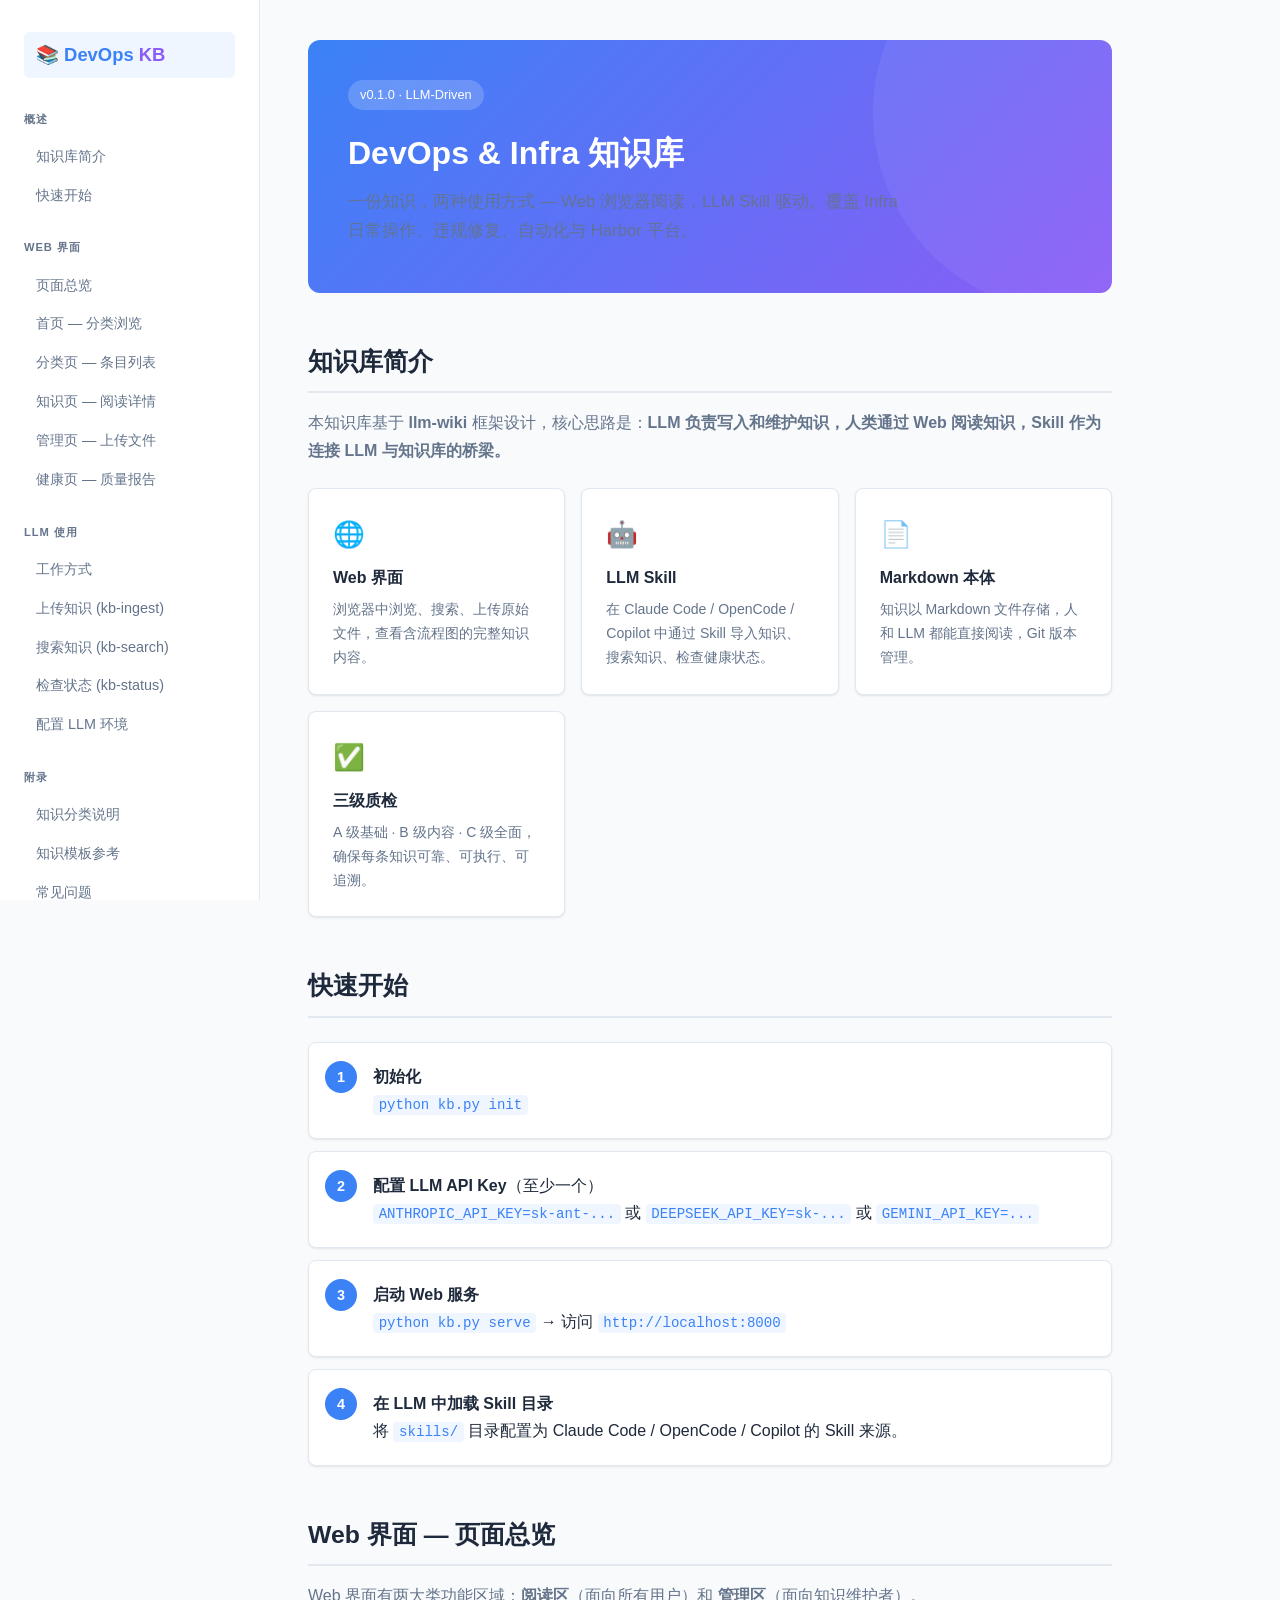
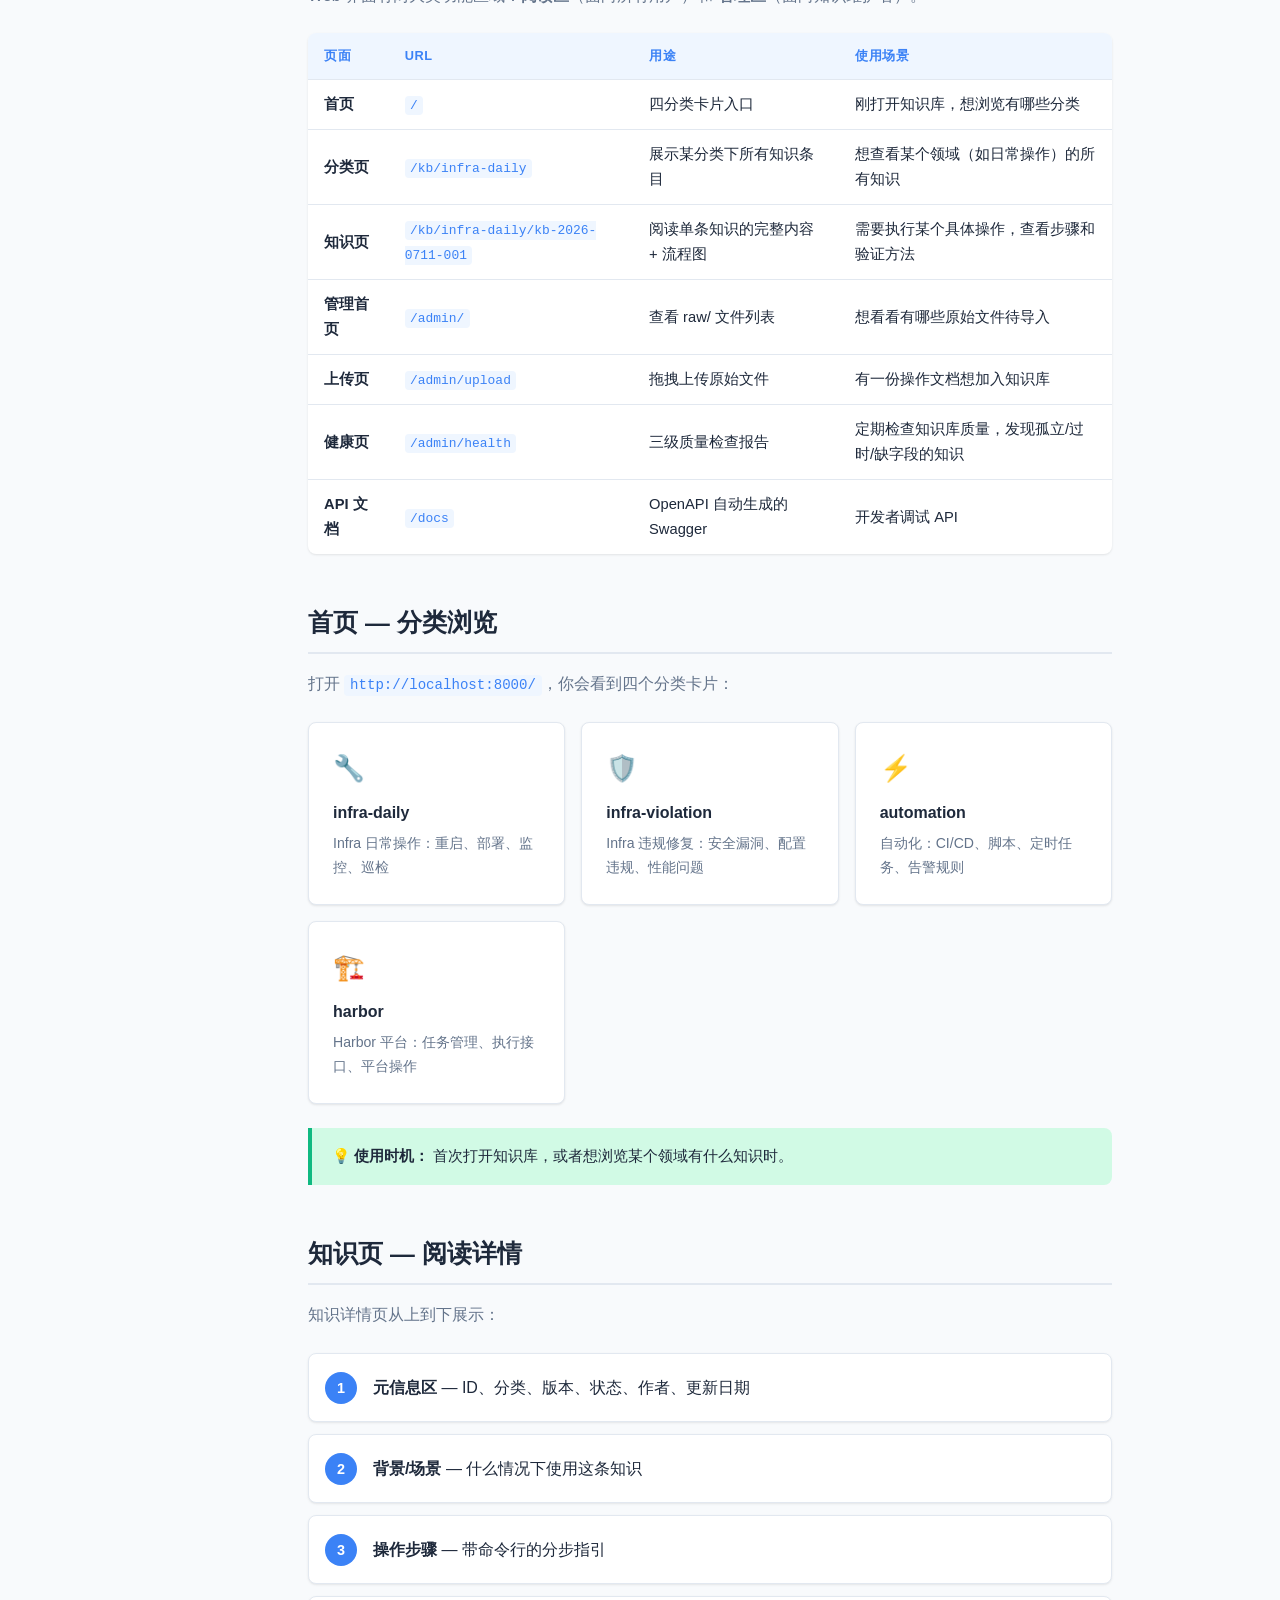
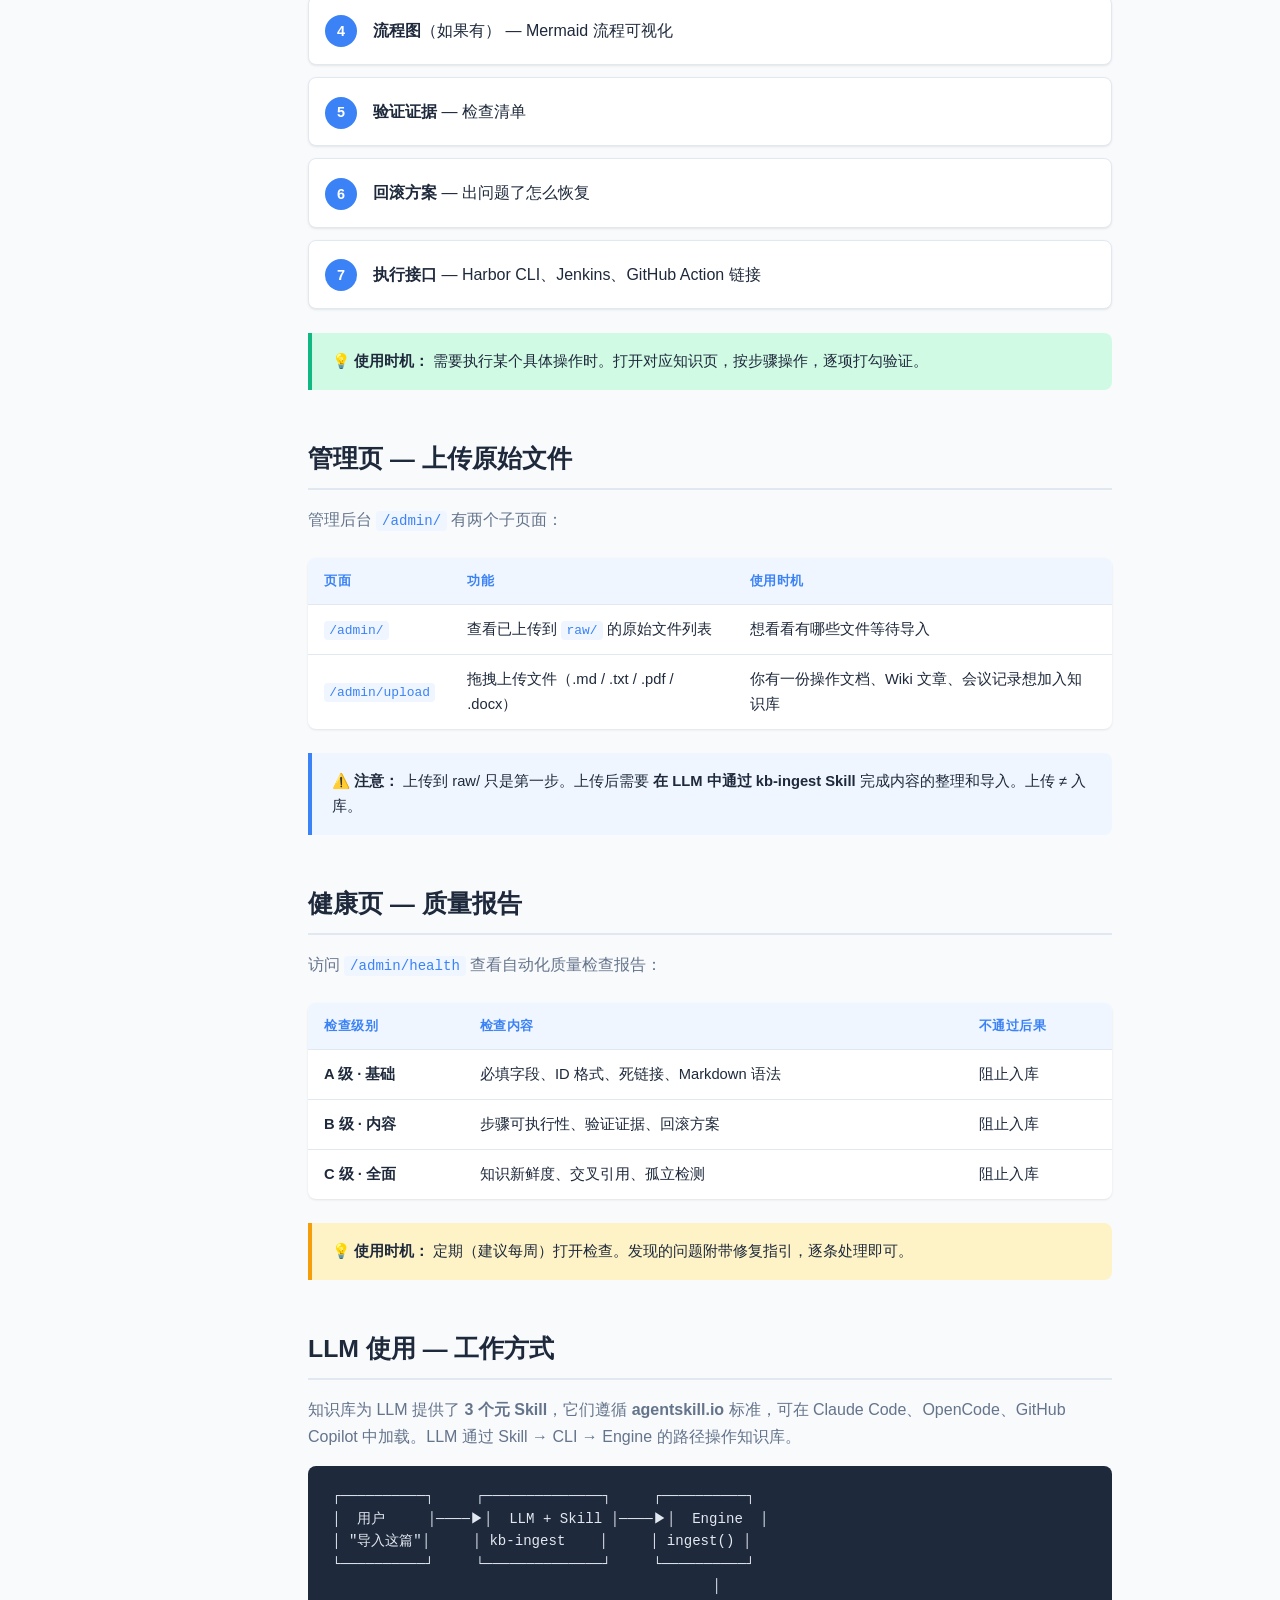
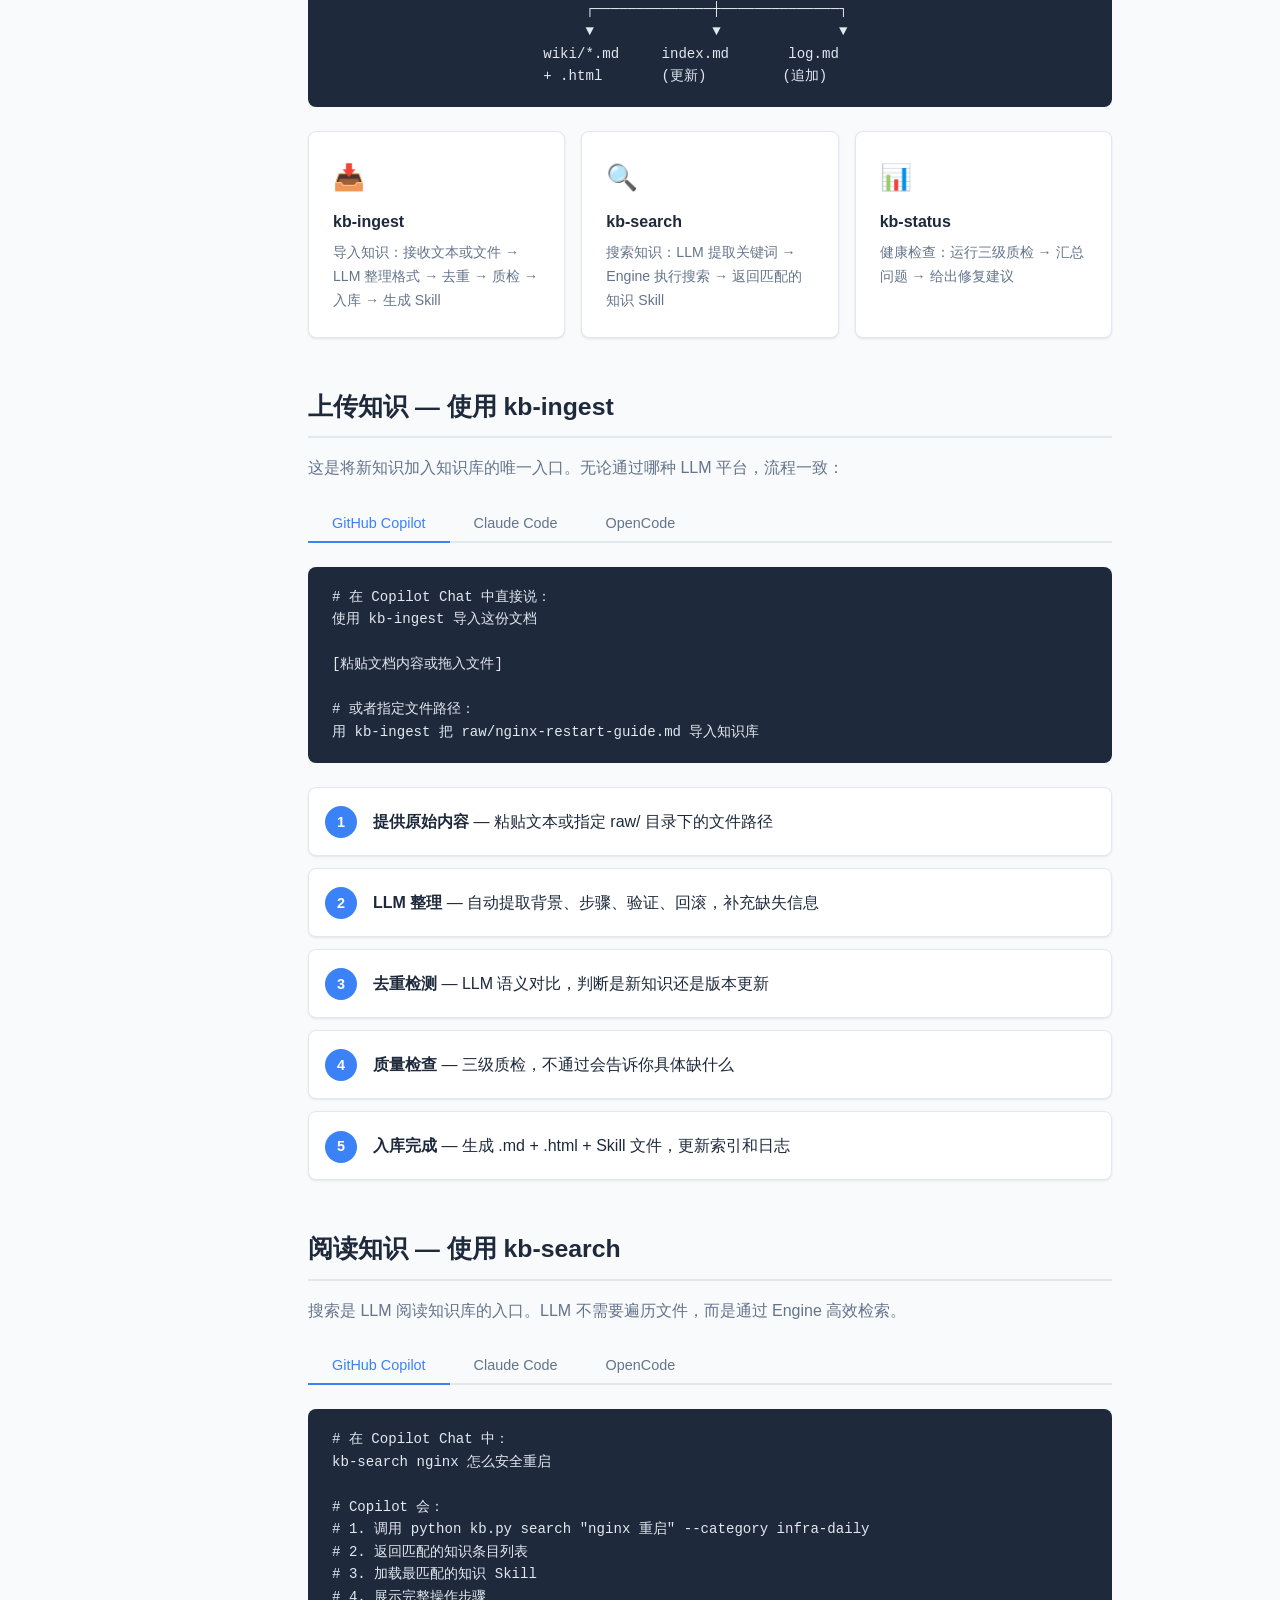
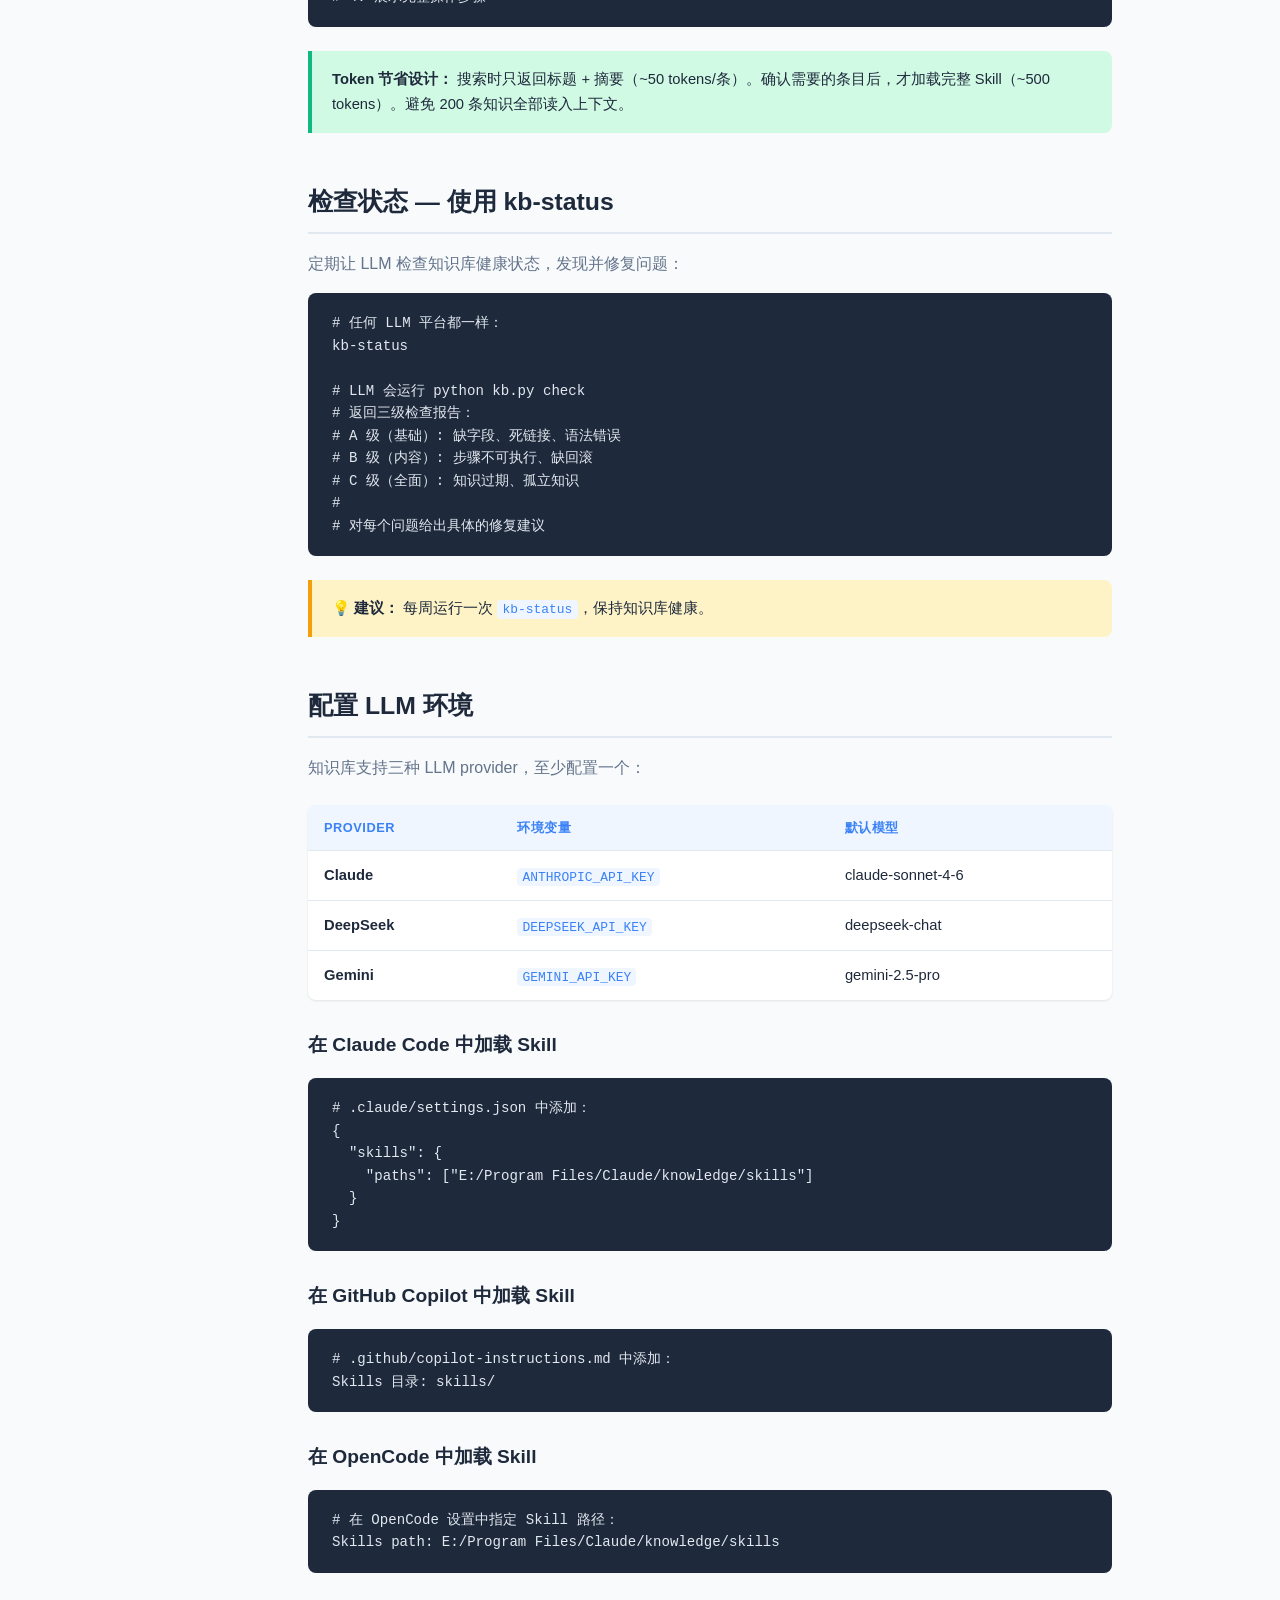
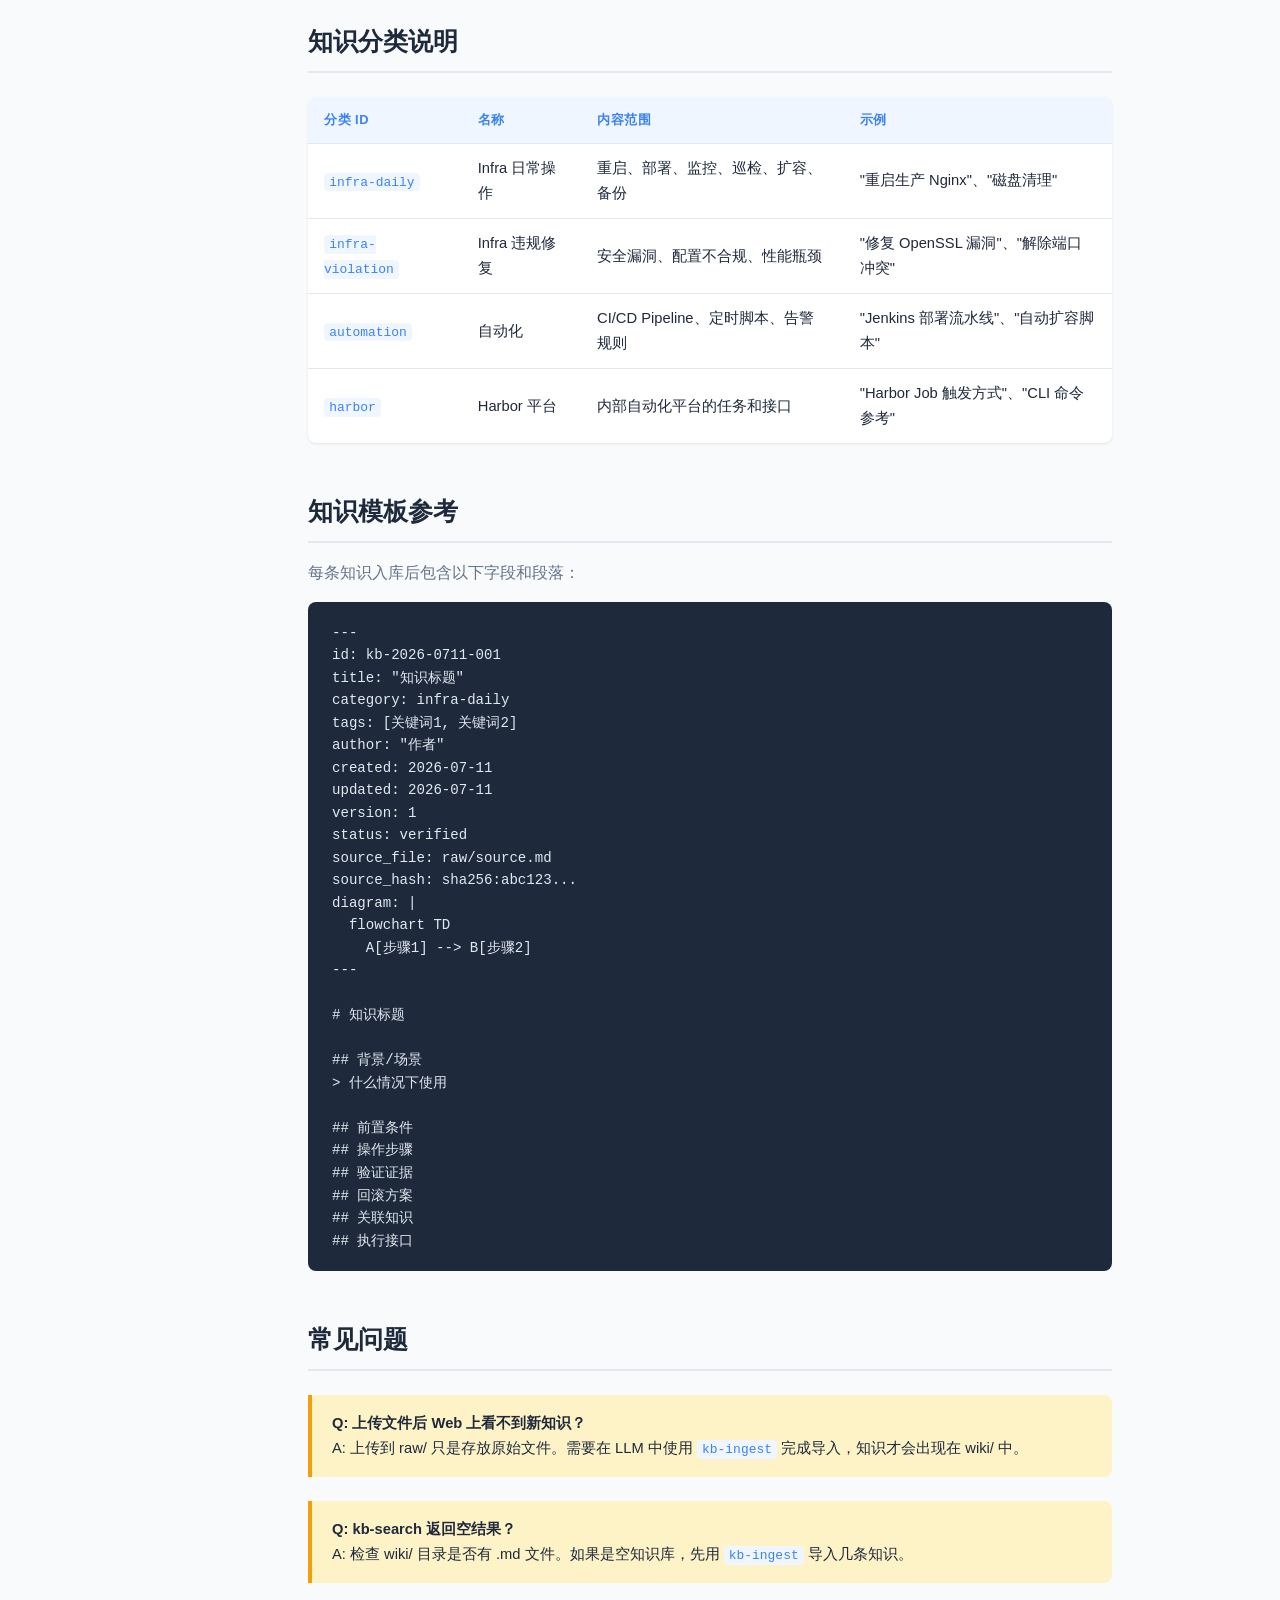
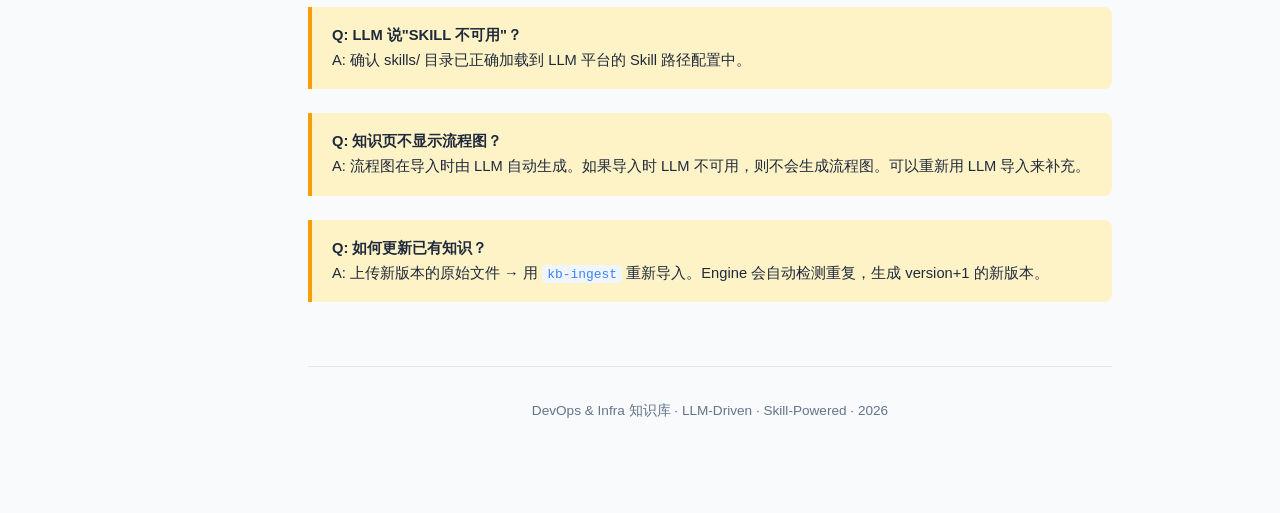
==== docs/usage-guide-zh.html @ 07e26d7c "Add files via upload" ====
<!DOCTYPE html>
<html lang="zh-CN">
<head>
<meta charset="UTF-8">
<meta name="viewport" content="width=device-width, initial-scale=1.0">
<title>DevOps &amp; Infra 知识库 — 使用指南</title>
<style>
  :root {
    --bg: #f8fafc;
    --surface: #ffffff;
    --text: #1e293b;
    --text-secondary: #64748b;
    --border: #e2e8f0;
    --primary: #3b82f6;
    --primary-light: #eff6ff;
    --accent: #8b5cf6;
    --success: #10b981;
    --warning: #f59e0b;
    --danger: #ef4444;
    --code-bg: #1e293b;
    --code-text: #e2e8f0;
    --shadow: 0 1px 3px rgba(0,0,0,.06),0 1px 2px rgba(0,0,0,.04);
    --shadow-lg: 0 10px 25px rgba(0,0,0,.08);
    --radius: 12px;
    --radius-sm: 8px;
  }

  @media (prefers-color-scheme: dark) {
    :root {
      --bg: #0f172a;
      --surface: #1e293b;
      --text: #f1f5f9;
      --text-secondary: #94a3b8;
      --border: #334155;
      --primary: #60a5fa;
      --primary-light: #1e3a5f;
      --code-bg: #0f172a;
      --code-text: #e2e8f0;
      --shadow: 0 1px 3px rgba(0,0,0,.3);
      --shadow-lg: 0 10px 25px rgba(0,0,0,.4);
    }
  }

  * { margin:0; padding:0; box-sizing:border-box; }

  body {
    font-family: -apple-system,BlinkMacSystemFont,"Segoe UI",Roboto,"Noto Sans SC",sans-serif;
    background: var(--bg);
    color: var(--text);
    line-height: 1.7;
    display: flex;
  }

  /* Sidebar */
  nav.sidebar {
    position: sticky; top:0; left:0;
    width: 260px; height: 100vh;
    background: var(--surface);
    border-right: 1px solid var(--border);
    padding: 2rem 1.5rem;
    overflow-y: auto;
    flex-shrink: 0;
  }

  nav.sidebar .logo {
    font-size: 1.15rem; font-weight: 800;
    color: var(--primary);
    margin-bottom: 2rem;
    display: block; text-decoration: none;
  }

  nav.sidebar .logo span { color: var(--accent); }

  nav.sidebar .nav-section {
    font-size: .7rem; text-transform: uppercase;
    letter-spacing: .08em; color: var(--text-secondary);
    margin: 1.5rem 0 .5rem; font-weight: 700;
  }

  nav.sidebar a {
    display: block; padding: .45rem .75rem;
    color: var(--text-secondary); text-decoration: none;
    border-radius: 6px; font-size: .9rem;
    transition: all .15s;
  }

  nav.sidebar a:hover,
  nav.sidebar a.active {
    color: var(--primary); background: var(--primary-light);
  }

  /* Main */
  main {
    flex:1; max-width: 900px;
    padding: 2.5rem 3rem 5rem;
  }

  /* Hero */
  .hero {
    background: linear-gradient(135deg, #3b82f6, #8b5cf6);
    color: #fff; border-radius: var(--radius);
    padding: 2.5rem 2.5rem 2rem; margin-bottom: 2.5rem;
    position: relative; overflow: hidden;
  }
  .hero::after {
    content: ''; position: absolute;
    top: -50%; right: -20%;
    width: 400px; height: 400px;
    background: rgba(255,255,255,.06);
    border-radius: 50%;
  }
  .hero h1 { font-size: 2rem; font-weight: 800; margin-bottom: .5rem; position:relative; z-index:1; }
  .hero p { font-size: 1.05rem; opacity: .9; max-width: 550px; position:relative; z-index:1; }
  .hero .badge {
    display: inline-block; padding: .25rem .75rem;
    background: rgba(255,255,255,.18);
    border-radius: 20px; font-size: .8rem; margin-bottom: 1rem;
    position:relative; z-index:1;
  }

  /* Content */
  h2 {
    font-size: 1.55rem; font-weight: 700;
    margin: 2.5rem 0 1rem; padding-top: .5rem;
    border-bottom: 2px solid var(--border); padding-bottom: .5rem;
  }

  h3 { font-size: 1.2rem; font-weight: 600; margin: 1.8rem 0 .6rem; }

  p { margin-bottom: 1rem; color: var(--text-secondary); }

  /* Cards */
  .card-grid {
    display: grid;
    grid-template-columns: repeat(auto-fill,minmax(240px,1fr));
    gap: 1rem; margin: 1.5rem 0;
  }

  .card {
    background: var(--surface); border: 1px solid var(--border);
    border-radius: var(--radius-sm); padding: 1.5rem;
    box-shadow: var(--shadow);
    transition: transform .15s,box-shadow .15s;
  }
  .card:hover { transform: translateY(-2px); box-shadow: var(--shadow-lg); }
  .card h4 { font-size: 1rem; margin-bottom: .4rem; }
  .card .icon { font-size: 1.6rem; margin-bottom: .5rem; display:block; }
  .card p { font-size: .88rem; margin:0; }

  .card.route {
    display: flex; align-items: flex-start; gap: 1rem;
  }
  .card.route .method {
    display: inline-block; padding: .15rem .5rem;
    border-radius: 4px; font-size: .7rem; font-weight: 700;
    text-transform: uppercase; letter-spacing: .05em;
    flex-shrink: 0; margin-top: 2px;
  }
  .method.get { background: #dbeafe; color: #2563eb; }
  .method.post { background: #d1fae5; color: #059669; }

  /* Table */
  table {
    width: 100%; border-collapse: collapse;
    margin: 1.5rem 0; font-size: .92rem;
    background: var(--surface); border-radius: var(--radius-sm);
    overflow: hidden; box-shadow: var(--shadow);
  }
  th {
    background: var(--primary-light); color: var(--primary);
    font-weight: 600; text-align: left;
    padding: .75rem 1rem; font-size: .8rem;
    text-transform: uppercase; letter-spacing: .04em;
  }
  td { padding: .75rem 1rem; border-top: 1px solid var(--border); }
  tr:hover td { background: var(--bg); }

  /* Code */
  pre {
    background: var(--code-bg); color: var(--code-text);
    border-radius: var(--radius-sm); padding: 1.2rem 1.5rem;
    overflow-x: auto; font-size: .88rem; line-height: 1.6;
    margin: 1rem 0;
  }

  code {
    font-family: "Cascadia Code","Fira Code","JetBrains Mono",Consolas,monospace;
    font-size: .88em;
  }

  :not(pre) > code {
    background: var(--primary-light); color: var(--primary);
    padding: .15em .4em; border-radius: 4px;
  }

  /* Step cards */
  .step-list { counter-reset: step; list-style: none; padding:0; margin:1.5rem 0; }
  .step-list li {
    counter-increment: step;
    padding: 1.25rem 1.25rem 1.25rem 4rem;
    background: var(--surface);
    border: 1px solid var(--border);
    border-radius: var(--radius-sm);
    margin-bottom: .75rem;
    position: relative;
    box-shadow: var(--shadow);
  }
  .step-list li::before {
    content: counter(step);
    position: absolute; left: 1rem; top: 1.15rem;
    width: 2rem; height: 2rem;
    background: var(--primary);
    color: #fff; border-radius: 50%;
    display: flex; align-items: center; justify-content: center;
    font-weight: 700; font-size: .9rem;
  }

  /* Switch tabs */
  .tab-bar {
    display: flex; gap: 0; margin: 1.5rem 0 0;
    border-bottom: 2px solid var(--border);
  }
  .tab-bar button {
    padding: .6rem 1.5rem; border: none; background: none;
    font-size: .9rem; cursor: pointer;
    color: var(--text-secondary); font-weight: 500;
    border-bottom: 2px solid transparent; margin-bottom: -2px;
    transition: all .15s;
    font-family: inherit;
  }
  .tab-bar button.active {
    color: var(--primary); border-bottom-color: var(--primary);
  }
  .tab-content { display: none; }
  .tab-content.active { display: block; }

  /* Info box */
  .note {
    background: var(--primary-light); border-left: 4px solid var(--primary);
    padding: 1rem 1.25rem; border-radius: 0 var(--radius-sm) var(--radius-sm) 0;
    margin: 1.5rem 0; font-size: .92rem;
  }
  .note.warn { background: #fef3c7; border-left-color: var(--warning); }
  .note.success { background: #d1fae5; border-left-color: var(--success); }

  @media (max-width: 900px) {
    nav.sidebar { display: none; }
    main { padding: 1.5rem; }
    .hero { padding: 1.5rem; }
    .hero h1 { font-size: 1.5rem; }
    .card-grid { grid-template-columns: 1fr; }
  }
</style>
</head>
<body>

<nav class="sidebar">
  <a href="#" class="logo">📚 DevOps <span>KB</span></a>

  <div class="nav-section">概述</div>
  <a href="#overview" class="active">知识库简介</a>
  <a href="#quickstart">快速开始</a>

  <div class="nav-section">Web 界面</div>
  <a href="#web-overview">页面总览</a>
  <a href="#page-home">首页 — 分类浏览</a>
  <a href="#page-category">分类页 — 条目列表</a>
  <a href="#page-knowledge">知识页 — 阅读详情</a>
  <a href="#page-admin">管理页 — 上传文件</a>
  <a href="#page-health">健康页 — 质量报告</a>

  <div class="nav-section">LLM 使用</div>
  <a href="#llm-overview">工作方式</a>
  <a href="#llm-ingest">上传知识 (kb-ingest)</a>
  <a href="#llm-search">搜索知识 (kb-search)</a>
  <a href="#llm-check">检查状态 (kb-status)</a>
  <a href="#llm-setup">配置 LLM 环境</a>

  <div class="nav-section">附录</div>
  <a href="#categories">知识分类说明</a>
  <a href="#template">知识模板参考</a>
  <a href="#troubleshoot">常见问题</a>
</nav>

<main>

<!-- ====== HERO ====== -->
<div class="hero">
  <div class="badge">v0.1.0 · LLM-Driven</div>
  <h1>DevOps &amp; Infra 知识库</h1>
  <p>一份知识，两种使用方式 — Web 浏览器阅读，LLM Skill 驱动。覆盖 Infra 日常操作、违规修复、自动化与 Harbor 平台。</p>
</div>

<!-- ====== OVERVIEW ====== -->
<h2 id="overview">知识库简介</h2>

<p>本知识库基于 <strong>llm-wiki</strong> 框架设计，核心思路是：<strong>LLM 负责写入和维护知识，人类通过 Web 阅读知识，Skill 作为连接 LLM 与知识库的桥梁。</strong></p>

<div class="card-grid">
  <div class="card">
    <span class="icon">🌐</span>
    <h4>Web 界面</h4>
    <p>浏览器中浏览、搜索、上传原始文件，查看含流程图的完整知识内容。</p>
  </div>
  <div class="card">
    <span class="icon">🤖</span>
    <h4>LLM Skill</h4>
    <p>在 Claude Code / OpenCode / Copilot 中通过 Skill 导入知识、搜索知识、检查健康状态。</p>
  </div>
  <div class="card">
    <span class="icon">📄</span>
    <h4>Markdown 本体</h4>
    <p>知识以 Markdown 文件存储，人和 LLM 都能直接阅读，Git 版本管理。</p>
  </div>
  <div class="card">
    <span class="icon">✅</span>
    <h4>三级质检</h4>
    <p>A 级基础 · B 级内容 · C 级全面，确保每条知识可靠、可执行、可追溯。</p>
  </div>
</div>

<!-- ====== QUICK START ====== -->
<h2 id="quickstart">快速开始</h2>

<ol class="step-list">
  <li>
    <strong>初始化</strong><br>
    <code>python kb.py init</code>
  </li>
  <li>
    <strong>配置 LLM API Key</strong>（至少一个）<br>
    <code>ANTHROPIC_API_KEY=sk-ant-...</code> 或 <code>DEEPSEEK_API_KEY=sk-...</code> 或 <code>GEMINI_API_KEY=...</code>
  </li>
  <li>
    <strong>启动 Web 服务</strong><br>
    <code>python kb.py serve</code> → 访问 <code>http://localhost:8000</code>
  </li>
  <li>
    <strong>在 LLM 中加载 Skill 目录</strong><br>
    将 <code>skills/</code> 目录配置为 Claude Code / OpenCode / Copilot 的 Skill 来源。
  </li>
</ol>

<!-- ====== WEB OVERVIEW ====== -->
<h2 id="web-overview">Web 界面 — 页面总览</h2>

<p>Web 界面有两大类功能区域：<strong>阅读区</strong>（面向所有用户）和 <strong>管理区</strong>（面向知识维护者）。</p>

<table>
  <thead>
    <tr><th>页面</th><th>URL</th><th>用途</th><th>使用场景</th></tr>
  </thead>
  <tbody>
    <tr>
      <td><strong>首页</strong></td>
      <td><code>/</code></td>
      <td>四分类卡片入口</td>
      <td>刚打开知识库，想浏览有哪些分类</td>
    </tr>
    <tr>
      <td><strong>分类页</strong></td>
      <td><code>/kb/infra-daily</code></td>
      <td>展示某分类下所有知识条目</td>
      <td>想查看某个领域（如日常操作）的所有知识</td>
    </tr>
    <tr>
      <td><strong>知识页</strong></td>
      <td><code>/kb/infra-daily/kb-2026-0711-001</code></td>
      <td>阅读单条知识的完整内容 + 流程图</td>
      <td>需要执行某个具体操作，查看步骤和验证方法</td>
    </tr>
    <tr>
      <td><strong>管理首页</strong></td>
      <td><code>/admin/</code></td>
      <td>查看 raw/ 文件列表</td>
      <td>想看看有哪些原始文件待导入</td>
    </tr>
    <tr>
      <td><strong>上传页</strong></td>
      <td><code>/admin/upload</code></td>
      <td>拖拽上传原始文件</td>
      <td>有一份操作文档想加入知识库</td>
    </tr>
    <tr>
      <td><strong>健康页</strong></td>
      <td><code>/admin/health</code></td>
      <td>三级质量检查报告</td>
      <td>定期检查知识库质量，发现孤立/过时/缺字段的知识</td>
    </tr>
    <tr>
      <td><strong>API 文档</strong></td>
      <td><code>/docs</code></td>
      <td>OpenAPI 自动生成的 Swagger</td>
      <td>开发者调试 API</td>
    </tr>
  </tbody>
</table>

<!-- ====== PAGE: HOME ====== -->
<h2 id="page-home">首页 — 分类浏览</h2>

<p>打开 <code>http://localhost:8000/</code>，你会看到四个分类卡片：</p>

<div class="card-grid">
  <div class="card"><span class="icon">🔧</span><h4>infra-daily</h4><p>Infra 日常操作：重启、部署、监控、巡检</p></div>
  <div class="card"><span class="icon">🛡️</span><h4>infra-violation</h4><p>Infra 违规修复：安全漏洞、配置违规、性能问题</p></div>
  <div class="card"><span class="icon">⚡</span><h4>automation</h4><p>自动化：CI/CD、脚本、定时任务、告警规则</p></div>
  <div class="card"><span class="icon">🏗️</span><h4>harbor</h4><p>Harbor 平台：任务管理、执行接口、平台操作</p></div>
</div>

<div class="note success">
  <strong>💡 使用时机：</strong> 首次打开知识库，或者想浏览某个领域有什么知识时。
</div>

<!-- ====== PAGE: KNOWLEDGE ====== -->
<h2 id="page-knowledge">知识页 — 阅读详情</h2>

<p>知识详情页从上到下展示：</p>
<ol class="step-list">
  <li><strong>元信息区</strong> — ID、分类、版本、状态、作者、更新日期</li>
  <li><strong>背景/场景</strong> — 什么情况下使用这条知识</li>
  <li><strong>操作步骤</strong> — 带命令行的分步指引</li>
  <li><strong>流程图</strong>（如果有） — Mermaid 流程可视化</li>
  <li><strong>验证证据</strong> — 检查清单</li>
  <li><strong>回滚方案</strong> — 出问题了怎么恢复</li>
  <li><strong>执行接口</strong> — Harbor CLI、Jenkins、GitHub Action 链接</li>
</ol>

<div class="note success">
  <strong>💡 使用时机：</strong> 需要执行某个具体操作时。打开对应知识页，按步骤操作，逐项打勾验证。
</div>

<!-- ====== PAGE: ADMIN ====== -->
<h2 id="page-admin">管理页 — 上传原始文件</h2>

<p>管理后台 <code>/admin/</code> 有两个子页面：</p>

<table>
  <thead><tr><th>页面</th><th>功能</th><th>使用时机</th></tr></thead>
  <tbody>
    <tr>
      <td><code>/admin/</code></td>
      <td>查看已上传到 <code>raw/</code> 的原始文件列表</td>
      <td>想看看有哪些文件等待导入</td>
    </tr>
    <tr>
      <td><code>/admin/upload</code></td>
      <td>拖拽上传文件（.md / .txt / .pdf / .docx）</td>
      <td>你有一份操作文档、Wiki 文章、会议记录想加入知识库</td>
    </tr>
  </tbody>
</table>

<div class="note">
  <strong>⚠️ 注意：</strong> 上传到 raw/ 只是第一步。上传后需要 <strong>在 LLM 中通过 kb-ingest Skill</strong> 完成内容的整理和导入。上传 ≠ 入库。
</div>

<!-- ====== PAGE: HEALTH ====== -->
<h2 id="page-health">健康页 — 质量报告</h2>

<p>访问 <code>/admin/health</code> 查看自动化质量检查报告：</p>

<table>
  <thead><tr><th>检查级别</th><th>检查内容</th><th>不通过后果</th></tr></thead>
  <tbody>
    <tr>
      <td><strong>A 级 · 基础</strong></td>
      <td>必填字段、ID 格式、死链接、Markdown 语法</td>
      <td>阻止入库</td>
    </tr>
    <tr>
      <td><strong>B 级 · 内容</strong></td>
      <td>步骤可执行性、验证证据、回滚方案</td>
      <td>阻止入库</td>
    </tr>
    <tr>
      <td><strong>C 级 · 全面</strong></td>
      <td>知识新鲜度、交叉引用、孤立检测</td>
      <td>阻止入库</td>
    </tr>
  </tbody>
</table>

<div class="note warn">
  <strong>💡 使用时机：</strong> 定期（建议每周）打开检查。发现的问题附带修复指引，逐条处理即可。
</div>

<!-- ====== LLM OVERVIEW ====== -->
<h2 id="llm-overview">LLM 使用 — 工作方式</h2>

<p>知识库为 LLM 提供了 <strong>3 个元 Skill</strong>，它们遵循 <strong>agentskill.io</strong> 标准，可在 Claude Code、OpenCode、GitHub Copilot 中加载。LLM 通过 Skill → CLI → Engine 的路径操作知识库。</p>

<pre>┌──────────┐     ┌──────────────┐     ┌──────────┐
│  用户     │────▶│  LLM + Skill │────▶│  Engine  │
│ "导入这篇"│     │ kb-ingest    │     │ ingest() │
└──────────┘     └──────────────┘     └──────────┘
                                             │
                              ┌──────────────┼──────────────┐
                              ▼              ▼              ▼
                         wiki/*.md     index.md       log.md
                         + .html       (更新)         (追加)</pre>

<div class="card-grid">
  <div class="card">
    <span class="icon">📥</span>
    <h4>kb-ingest</h4>
    <p>导入知识：接收文本或文件 → LLM 整理格式 → 去重 → 质检 → 入库 → 生成 Skill</p>
  </div>
  <div class="card">
    <span class="icon">🔍</span>
    <h4>kb-search</h4>
    <p>搜索知识：LLM 提取关键词 → Engine 执行搜索 → 返回匹配的知识 Skill</p>
  </div>
  <div class="card">
    <span class="icon">📊</span>
    <h4>kb-status</h4>
    <p>健康检查：运行三级质检 → 汇总问题 → 给出修复建议</p>
  </div>
</div>

<!-- ====== LLM: INGEST ====== -->
<h2 id="llm-ingest">上传知识 — 使用 kb-ingest</h2>

<p>这是将新知识加入知识库的唯一入口。无论通过哪种 LLM 平台，流程一致：</p>

<div class="tab-bar">
  <button class="active" onclick="switchTab(event,'ingest-copilot')">GitHub Copilot</button>
  <button onclick="switchTab(event,'ingest-claude')">Claude Code</button>
  <button onclick="switchTab(event,'ingest-opencode')">OpenCode</button>
</div>

<div id="ingest-copilot" class="tab-content active" style="margin-top:1.5rem;">
<pre># 在 Copilot Chat 中直接说：
使用 kb-ingest 导入这份文档

[粘贴文档内容或拖入文件]

# 或者指定文件路径：
用 kb-ingest 把 raw/nginx-restart-guide.md 导入知识库</pre>
</div>

<div id="ingest-claude" class="tab-content" style="margin-top:1.5rem;">
<pre># 在 Claude Code 中：
> /kb-ingest

Claude 会引导你：
1. 提供知识内容（粘贴文本或指定文件路径）
2. LLM 自动按模板整理
3. LLM 检查完整性，缺失项会提示你补充
4. 确认后自动入库</pre>
</div>

<div id="ingest-opencode" class="tab-content" style="margin-top:1.5rem;">
<pre># 在 OpenCode 中：
请使用 kb-ingest skill 把下面的内容导入知识库：

[粘贴内容]

OpenCode 会调用 python kb.py ingest 完成入库。</pre>
</div>

<ol class="step-list">
  <li><strong>提供原始内容</strong> — 粘贴文本或指定 raw/ 目录下的文件路径</li>
  <li><strong>LLM 整理</strong> — 自动提取背景、步骤、验证、回滚，补充缺失信息</li>
  <li><strong>去重检测</strong> — LLM 语义对比，判断是新知识还是版本更新</li>
  <li><strong>质量检查</strong> — 三级质检，不通过会告诉你具体缺什么</li>
  <li><strong>入库完成</strong> — 生成 .md + .html + Skill 文件，更新索引和日志</li>
</ol>

<!-- ====== LLM: SEARCH ====== -->
<h2 id="llm-search">阅读知识 — 使用 kb-search</h2>

<p>搜索是 LLM 阅读知识库的入口。LLM 不需要遍历文件，而是通过 Engine 高效检索。</p>

<div class="tab-bar">
  <button class="active" onclick="switchTab(event,'search-copilot')">GitHub Copilot</button>
  <button onclick="switchTab(event,'search-claude')">Claude Code</button>
  <button onclick="switchTab(event,'search-opencode')">OpenCode</button>
</div>

<div id="search-copilot" class="tab-content active" style="margin-top:1.5rem;">
<pre># 在 Copilot Chat 中：
kb-search nginx 怎么安全重启

# Copilot 会：
# 1. 调用 python kb.py search "nginx 重启" --category infra-daily
# 2. 返回匹配的知识条目列表
# 3. 加载最匹配的知识 Skill
# 4. 展示完整操作步骤</pre>
</div>

<div id="search-claude" class="tab-content" style="margin-top:1.5rem;">
<pre># 在 Claude Code 中：
> /kb-search nginx 重启流程

Claude 会搜索知识库并给出操作指引。</pre>
</div>

<div id="search-opencode" class="tab-content" style="margin-top:1.5rem;">
<pre># 在 OpenCode 中：
用 kb-search 查找磁盘清理的操作步骤</pre>
</div>

<div class="note success">
  <strong>Token 节省设计：</strong> 搜索时只返回标题 + 摘要（~50 tokens/条）。确认需要的条目后，才加载完整 Skill（~500 tokens）。避免 200 条知识全部读入上下文。
</div>

<!-- ====== LLM: CHECK ====== -->
<h2 id="llm-check">检查状态 — 使用 kb-status</h2>

<p>定期让 LLM 检查知识库健康状态，发现并修复问题：</p>

<pre># 任何 LLM 平台都一样：
kb-status

# LLM 会运行 python kb.py check
# 返回三级检查报告：
# A 级（基础）: 缺字段、死链接、语法错误
# B 级（内容）: 步骤不可执行、缺回滚
# C 级（全面）: 知识过期、孤立知识
#
# 对每个问题给出具体的修复建议</pre>

<div class="note warn">
  <strong>💡 建议：</strong> 每周运行一次 <code>kb-status</code>，保持知识库健康。
</div>

<!-- ====== LLM: SETUP ====== -->
<h2 id="llm-setup">配置 LLM 环境</h2>

<p>知识库支持三种 LLM provider，至少配置一个：</p>

<table>
  <thead><tr><th>Provider</th><th>环境变量</th><th>默认模型</th></tr></thead>
  <tbody>
    <tr><td><strong>Claude</strong></td><td><code>ANTHROPIC_API_KEY</code></td><td>claude-sonnet-4-6</td></tr>
    <tr><td><strong>DeepSeek</strong></td><td><code>DEEPSEEK_API_KEY</code></td><td>deepseek-chat</td></tr>
    <tr><td><strong>Gemini</strong></td><td><code>GEMINI_API_KEY</code></td><td>gemini-2.5-pro</td></tr>
  </tbody>
</table>

<h3>在 Claude Code 中加载 Skill</h3>
<pre># .claude/settings.json 中添加：
{
  "skills": {
    "paths": ["E:/Program Files/Claude/knowledge/skills"]
  }
}</pre>

<h3>在 GitHub Copilot 中加载 Skill</h3>
<pre># .github/copilot-instructions.md 中添加：
Skills 目录: skills/</pre>

<h3>在 OpenCode 中加载 Skill</h3>
<pre># 在 OpenCode 设置中指定 Skill 路径：
Skills path: E:/Program Files/Claude/knowledge/skills</pre>

<!-- ====== CATEGORIES ====== -->
<h2 id="categories">知识分类说明</h2>

<table>
  <thead><tr><th>分类 ID</th><th>名称</th><th>内容范围</th><th>示例</th></tr></thead>
  <tbody>
    <tr><td><code>infra-daily</code></td><td>Infra 日常操作</td><td>重启、部署、监控、巡检、扩容、备份</td><td>"重启生产 Nginx"、"磁盘清理"</td></tr>
    <tr><td><code>infra-violation</code></td><td>Infra 违规修复</td><td>安全漏洞、配置不合规、性能瓶颈</td><td>"修复 OpenSSL 漏洞"、"解除端口冲突"</td></tr>
    <tr><td><code>automation</code></td><td>自动化</td><td>CI/CD Pipeline、定时脚本、告警规则</td><td>"Jenkins 部署流水线"、"自动扩容脚本"</td></tr>
    <tr><td><code>harbor</code></td><td>Harbor 平台</td><td>内部自动化平台的任务和接口</td><td>"Harbor Job 触发方式"、"CLI 命令参考"</td></tr>
  </tbody>
</table>

<!-- ====== TEMPLATE ====== -->
<h2 id="template">知识模板参考</h2>

<p>每条知识入库后包含以下字段和段落：</p>

<pre>---
id: kb-2026-0711-001
title: "知识标题"
category: infra-daily
tags: [关键词1, 关键词2]
author: "作者"
created: 2026-07-11
updated: 2026-07-11
version: 1
status: verified
source_file: raw/source.md
source_hash: sha256:abc123...
diagram: |
  flowchart TD
    A[步骤1] --> B[步骤2]
---

# 知识标题

## 背景/场景
> 什么情况下使用

## 前置条件
## 操作步骤
## 验证证据
## 回滚方案
## 关联知识
## 执行接口</pre>

<!-- ====== TROUBLESHOOT ====== -->
<h2 id="troubleshoot">常见问题</h2>

<div class="note warn">
  <strong>Q: 上传文件后 Web 上看不到新知识？</strong><br>
  A: 上传到 raw/ 只是存放原始文件。需要在 LLM 中使用 <code>kb-ingest</code> 完成导入，知识才会出现在 wiki/ 中。
</div>

<div class="note warn">
  <strong>Q: kb-search 返回空结果？</strong><br>
  A: 检查 wiki/ 目录是否有 .md 文件。如果是空知识库，先用 <code>kb-ingest</code> 导入几条知识。
</div>

<div class="note warn">
  <strong>Q: LLM 说"SKILL 不可用"？</strong><br>
  A: 确认 skills/ 目录已正确加载到 LLM 平台的 Skill 路径配置中。
</div>

<div class="note warn">
  <strong>Q: 知识页不显示流程图？</strong><br>
  A: 流程图在导入时由 LLM 自动生成。如果导入时 LLM 不可用，则不会生成流程图。可以重新用 LLM 导入来补充。
</div>

<div class="note warn">
  <strong>Q: 如何更新已有知识？</strong><br>
  A: 上传新版本的原始文件 → 用 <code>kb-ingest</code> 重新导入。Engine 会自动检测重复，生成 version+1 的新版本。
</div>

<footer style="margin-top:4rem;padding-top:2rem;border-top:1px solid var(--border);text-align:center;color:var(--text-secondary);font-size:.85rem;">
  <p>DevOps &amp; Infra 知识库 · LLM-Driven · Skill-Powered · 2026</p>
</footer>

</main>

<script>
function switchTab(event, tabId) {
  const bar = event.target.closest('.tab-bar');
  bar.querySelectorAll('button').forEach(b => b.classList.remove('active'));
  event.target.classList.add('active');

  const container = bar.parentElement;
  container.querySelectorAll('.tab-content').forEach(t => t.classList.remove('active'));
  document.getElementById(tabId).classList.add('active');
}

// Active nav link highlight on scroll
const sections = document.querySelectorAll('h2[id]');
const navLinks = document.querySelectorAll('nav.sidebar a');

window.addEventListener('scroll', () => {
  let current = '';
  sections.forEach(s => {
    if (window.scrollY >= s.offsetTop - 120) current = s.id;
  });
  navLinks.forEach(a => {
    a.classList.toggle('active', a.getAttribute('href') === '#' + current);
  });
});
</script>

</body>
</html>
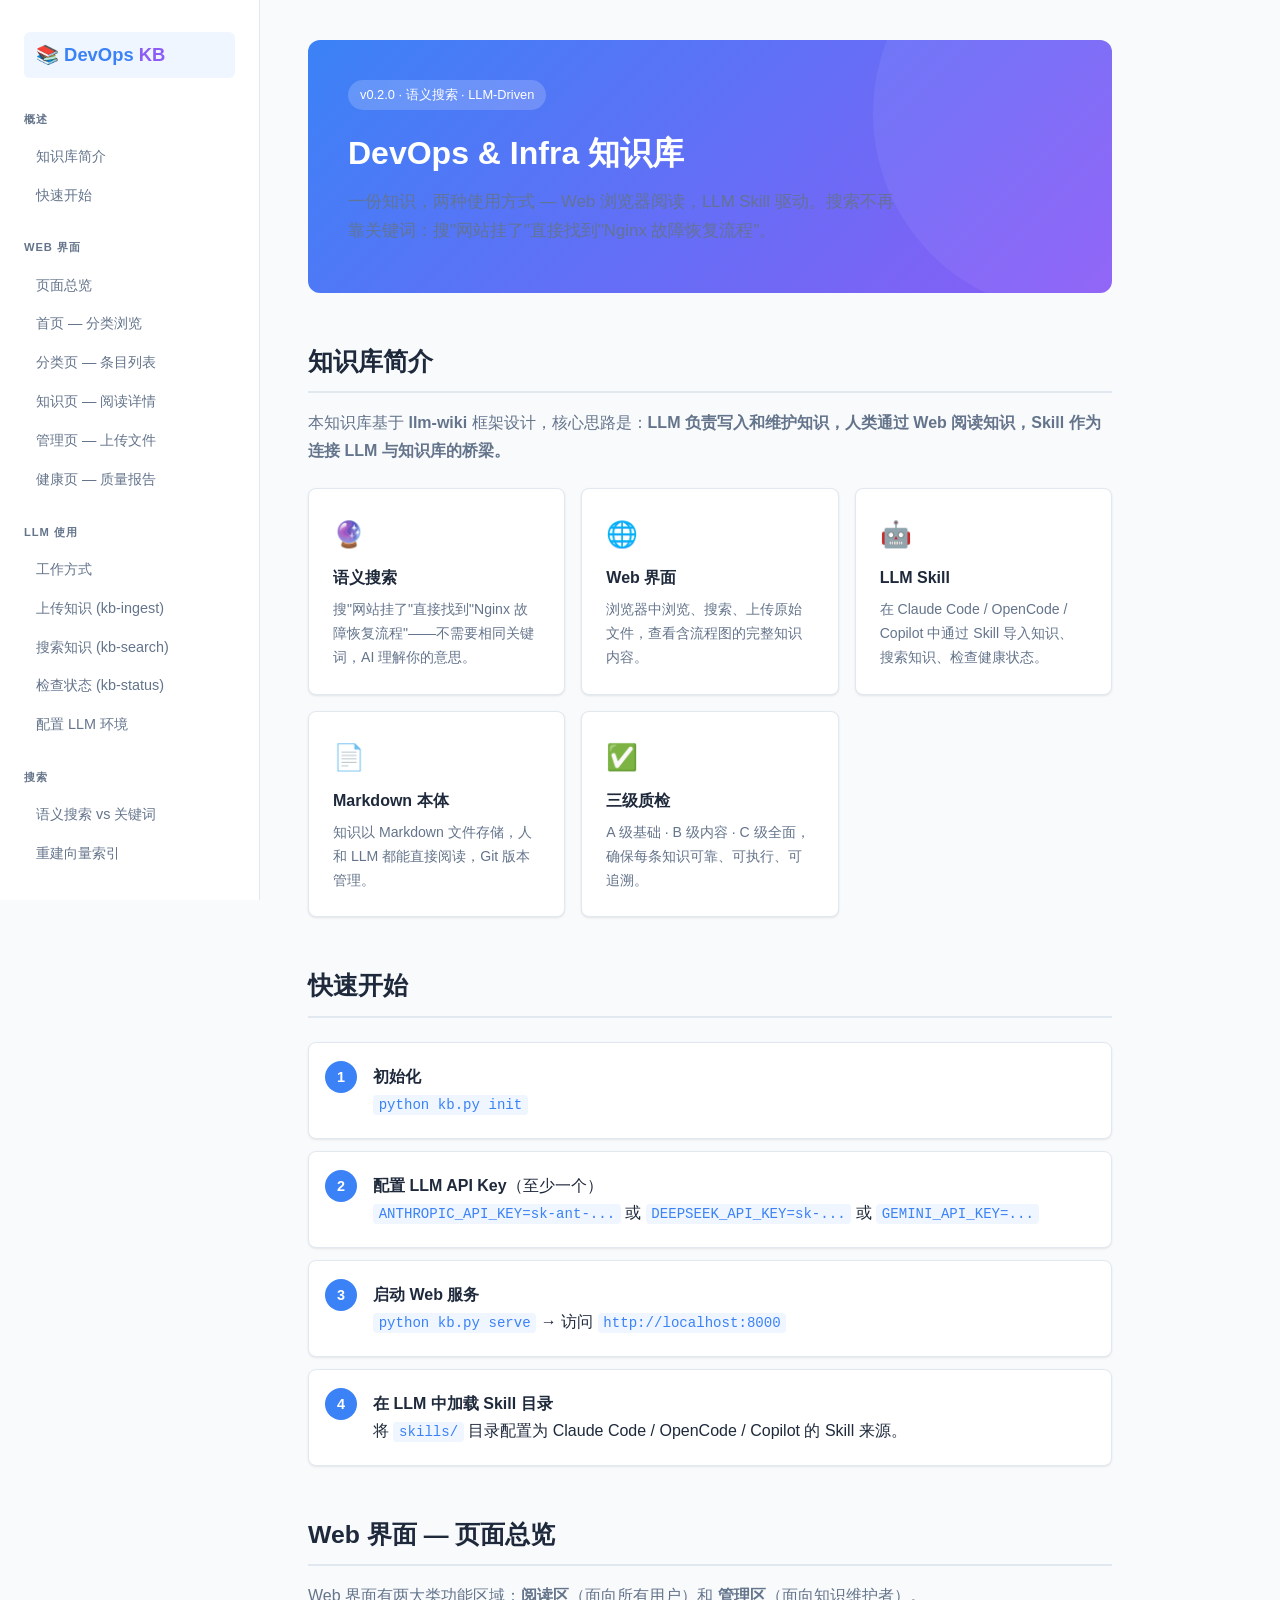
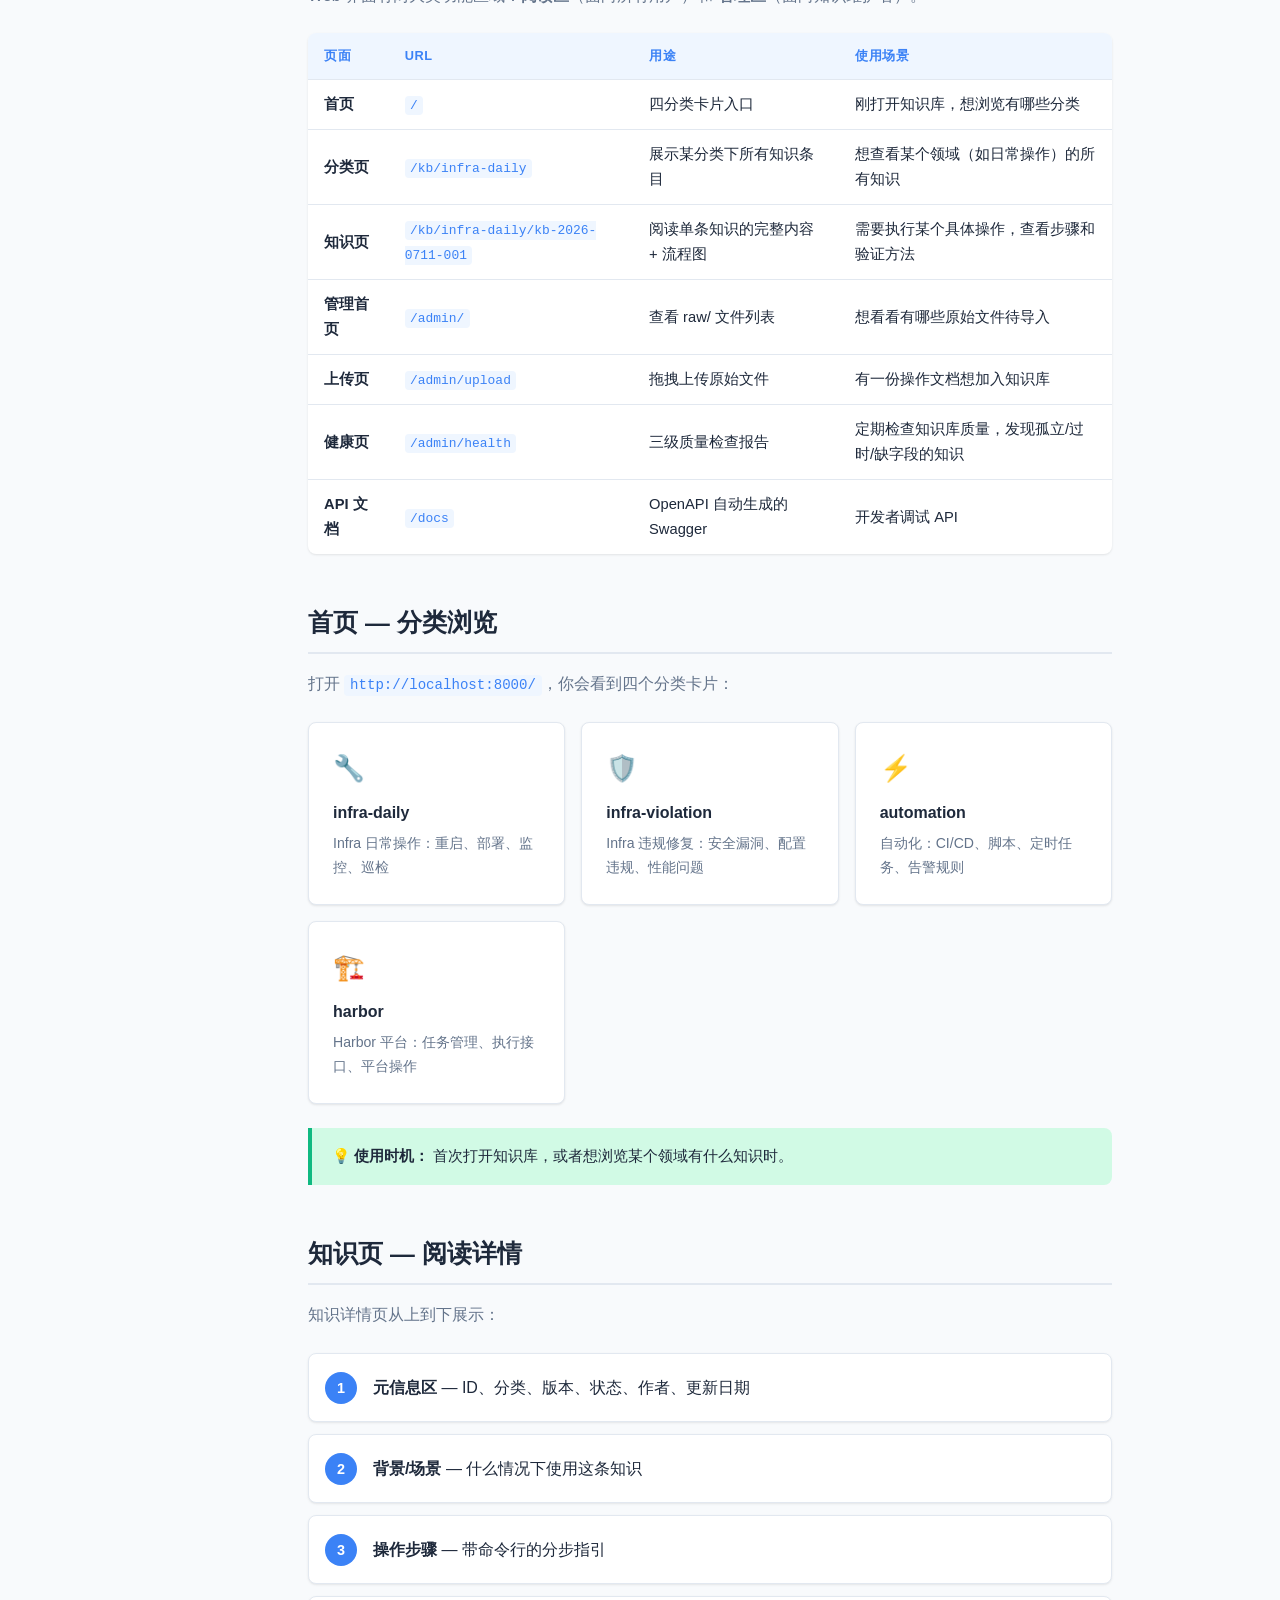
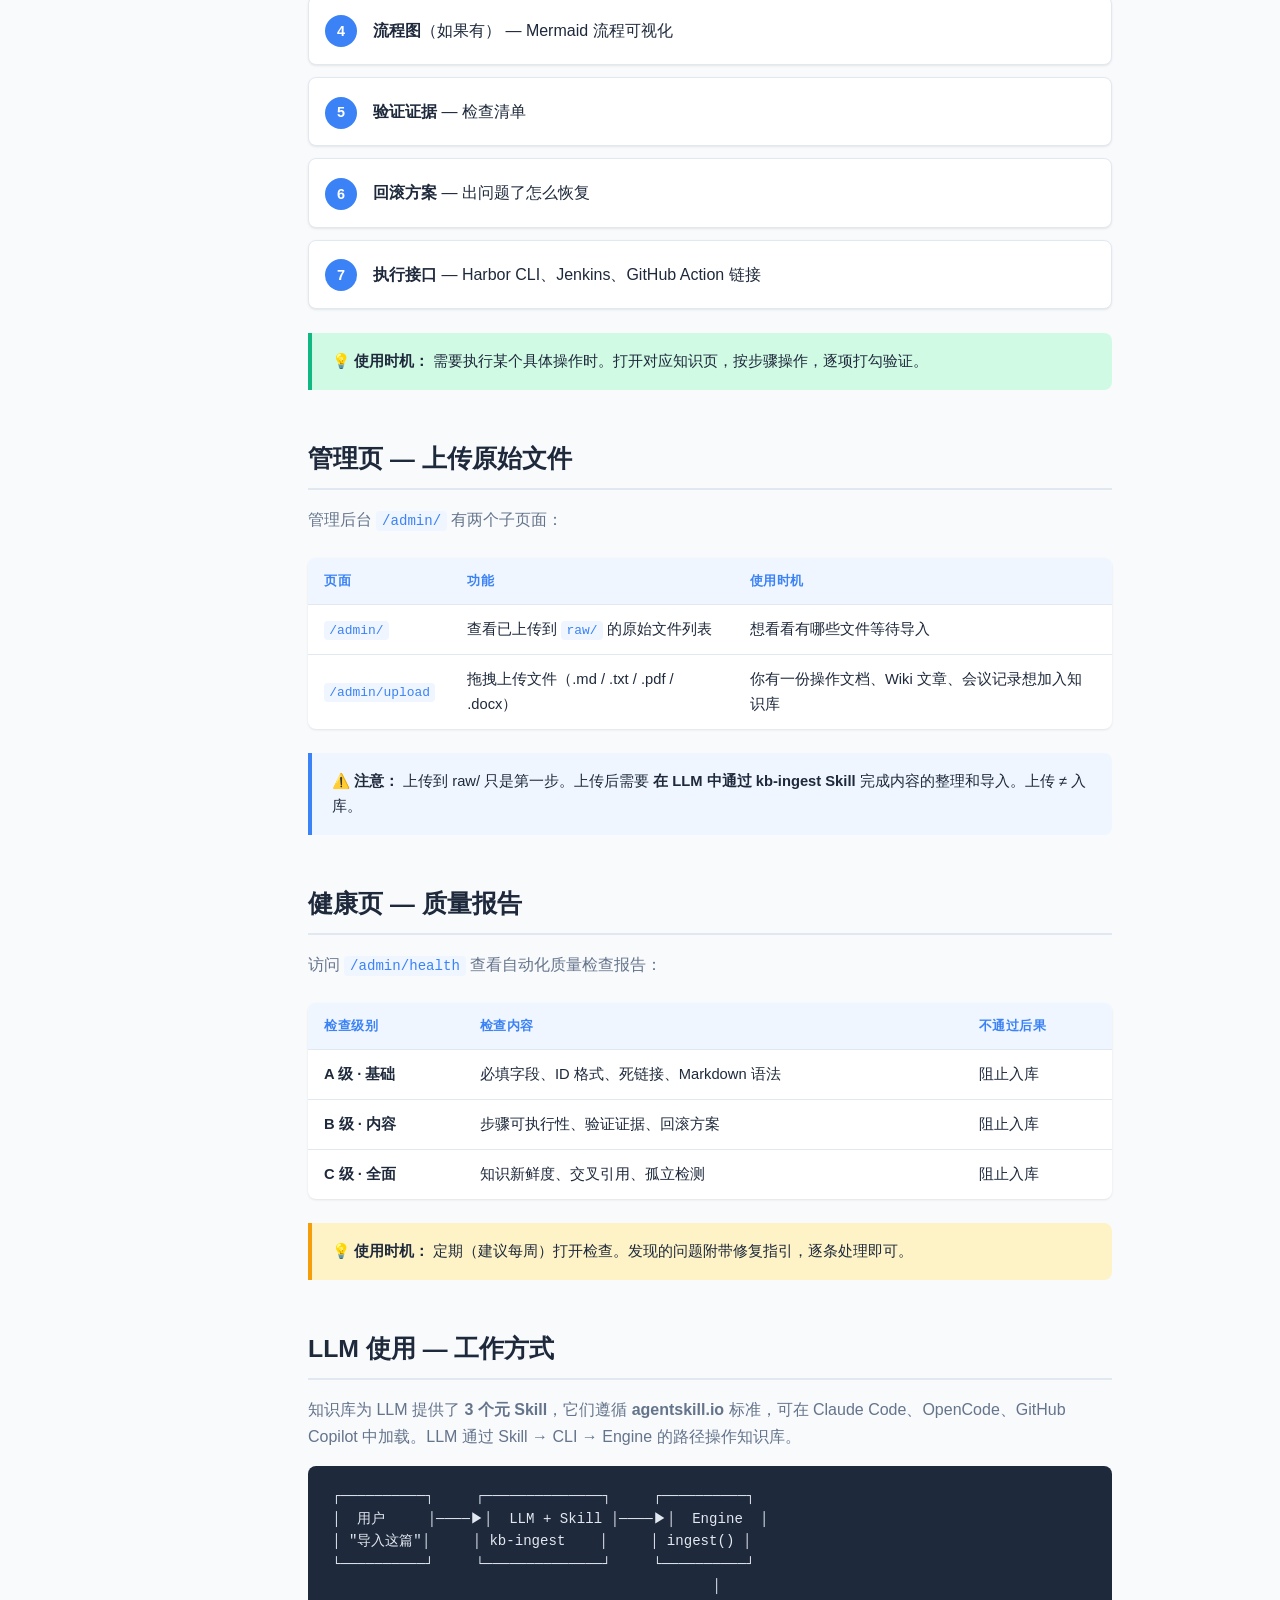
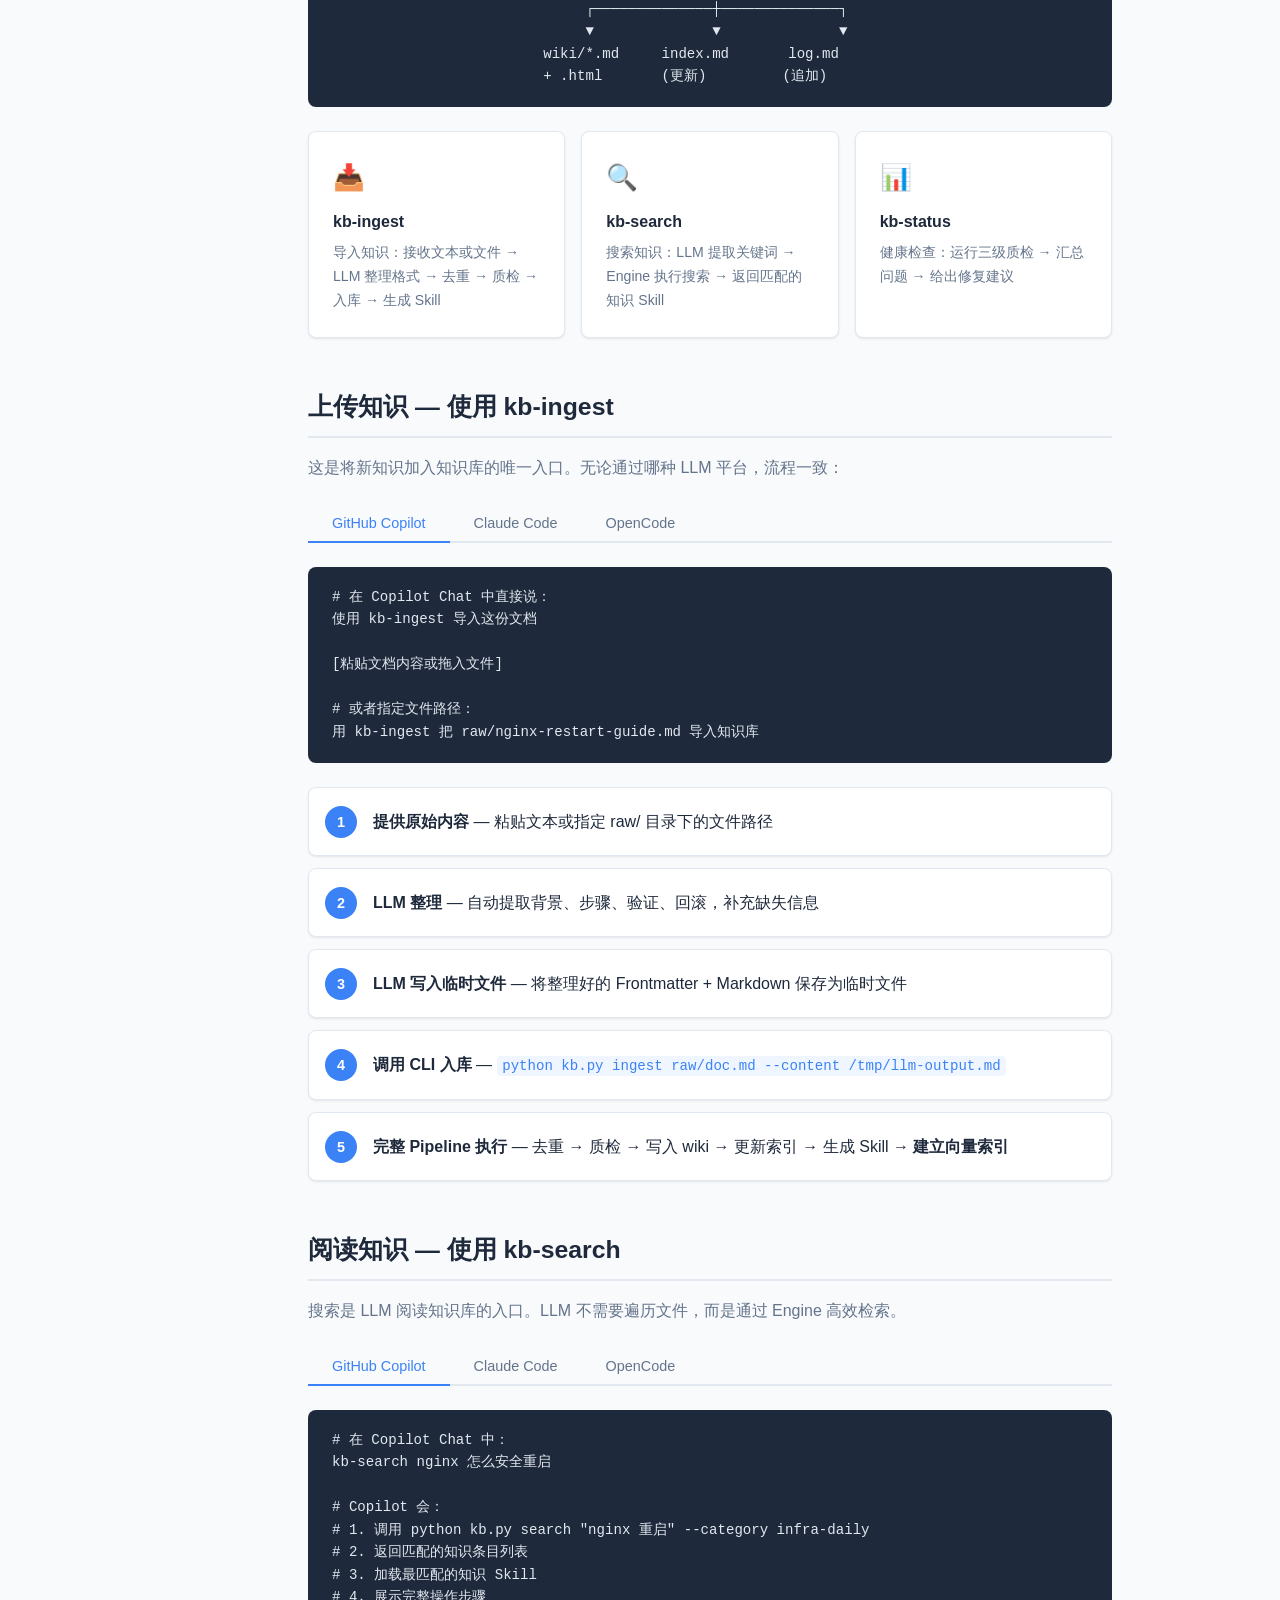
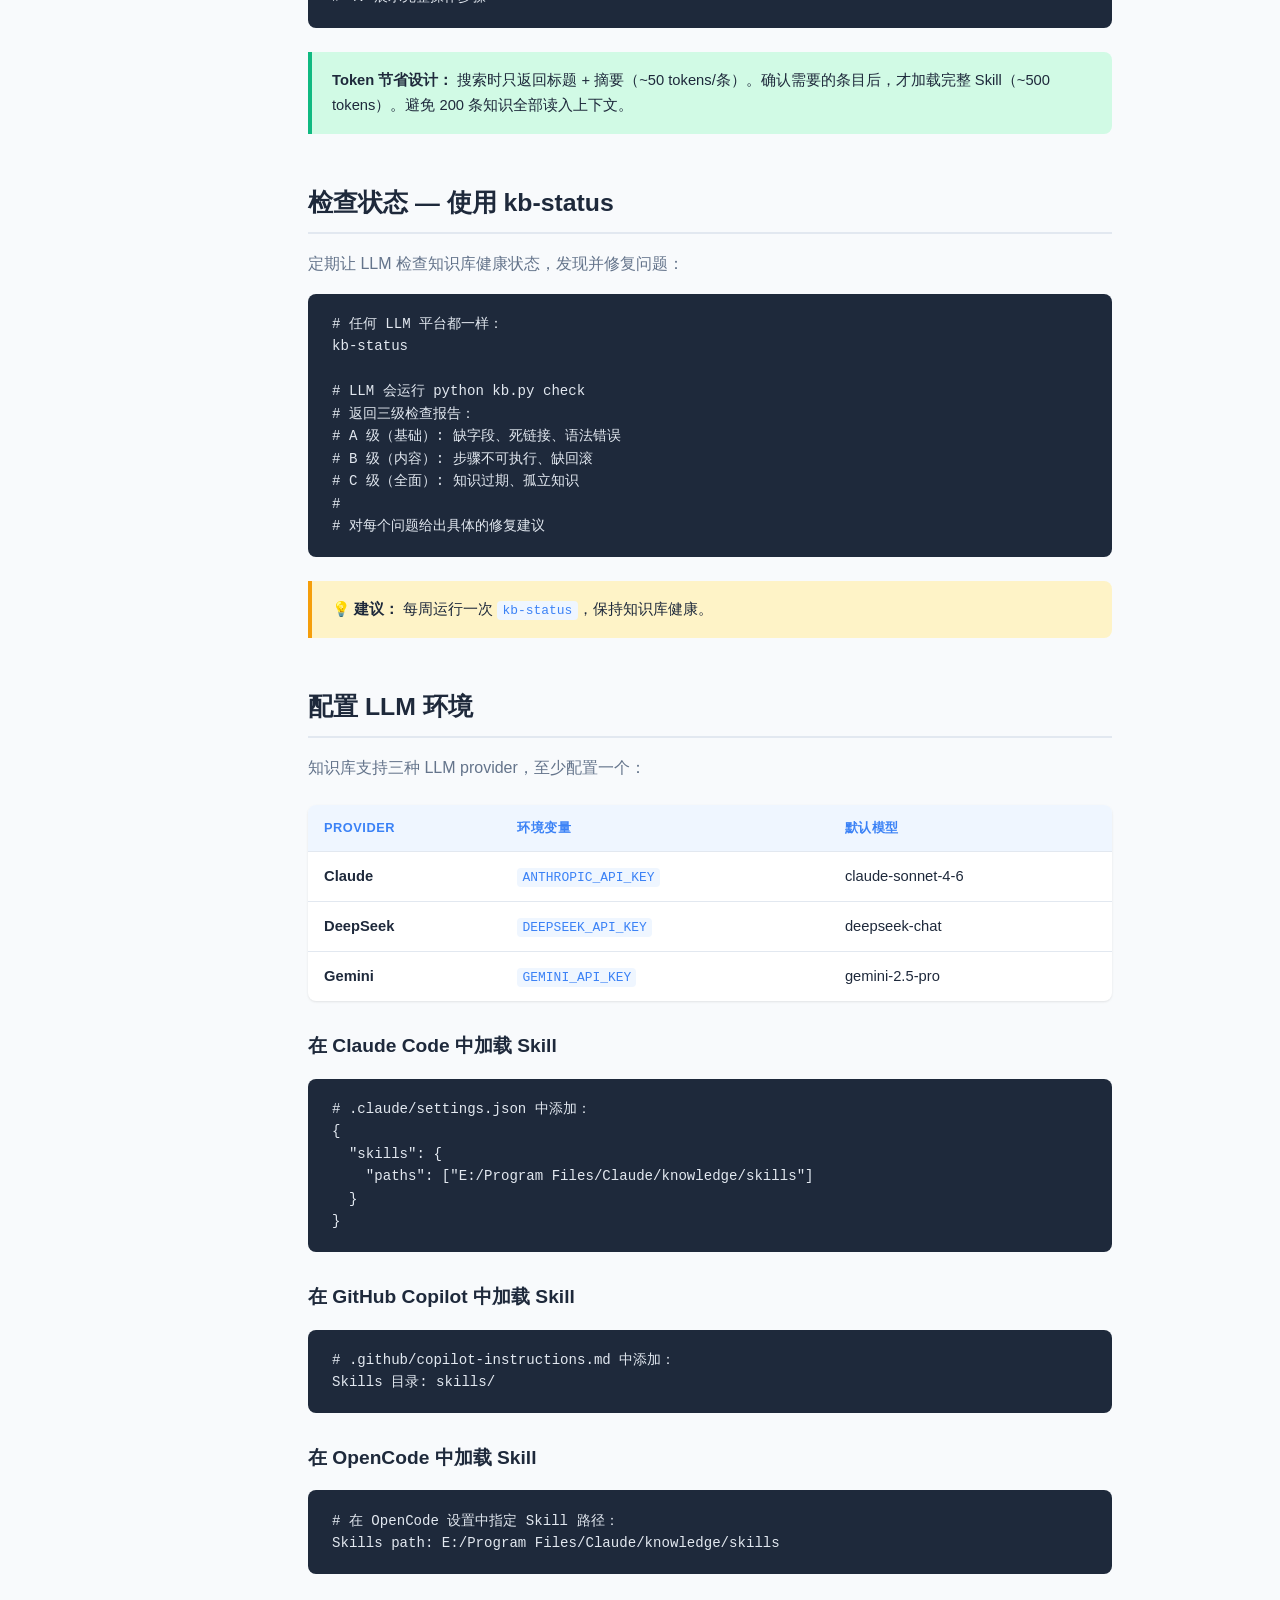
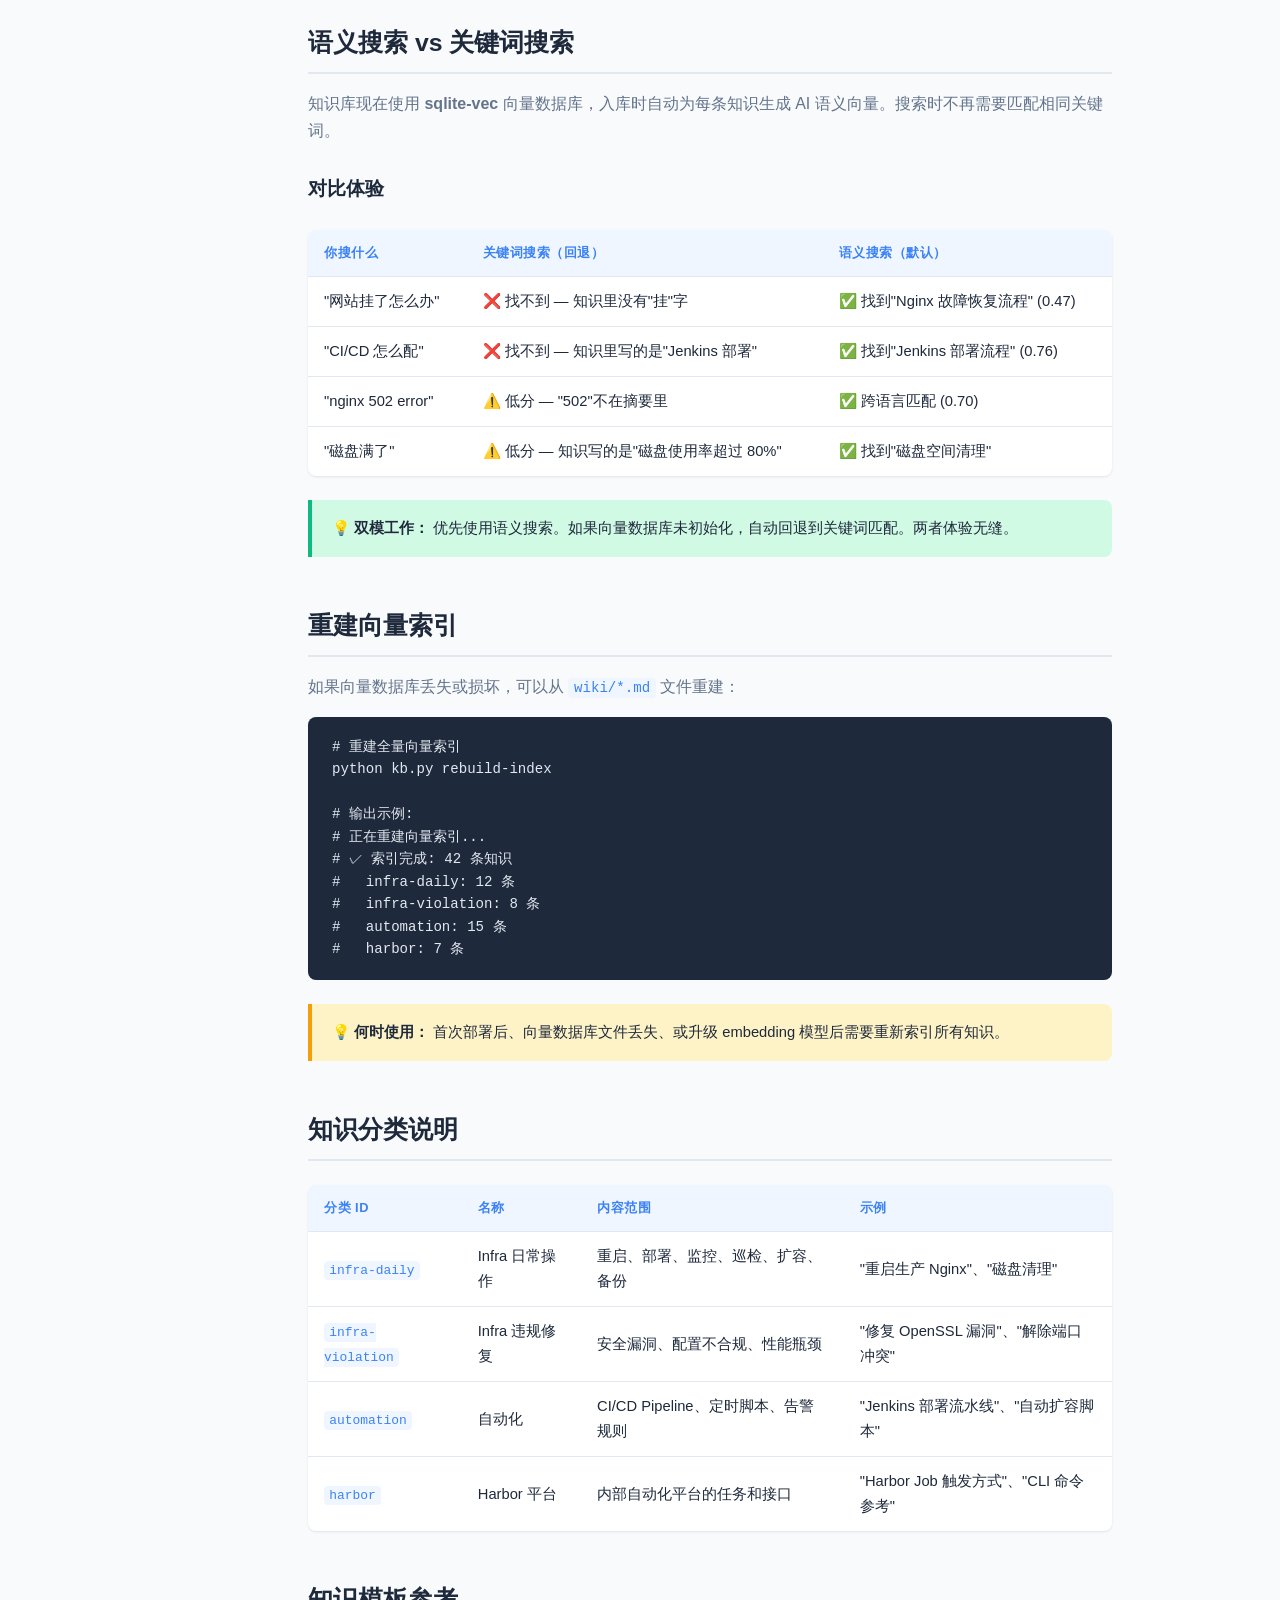
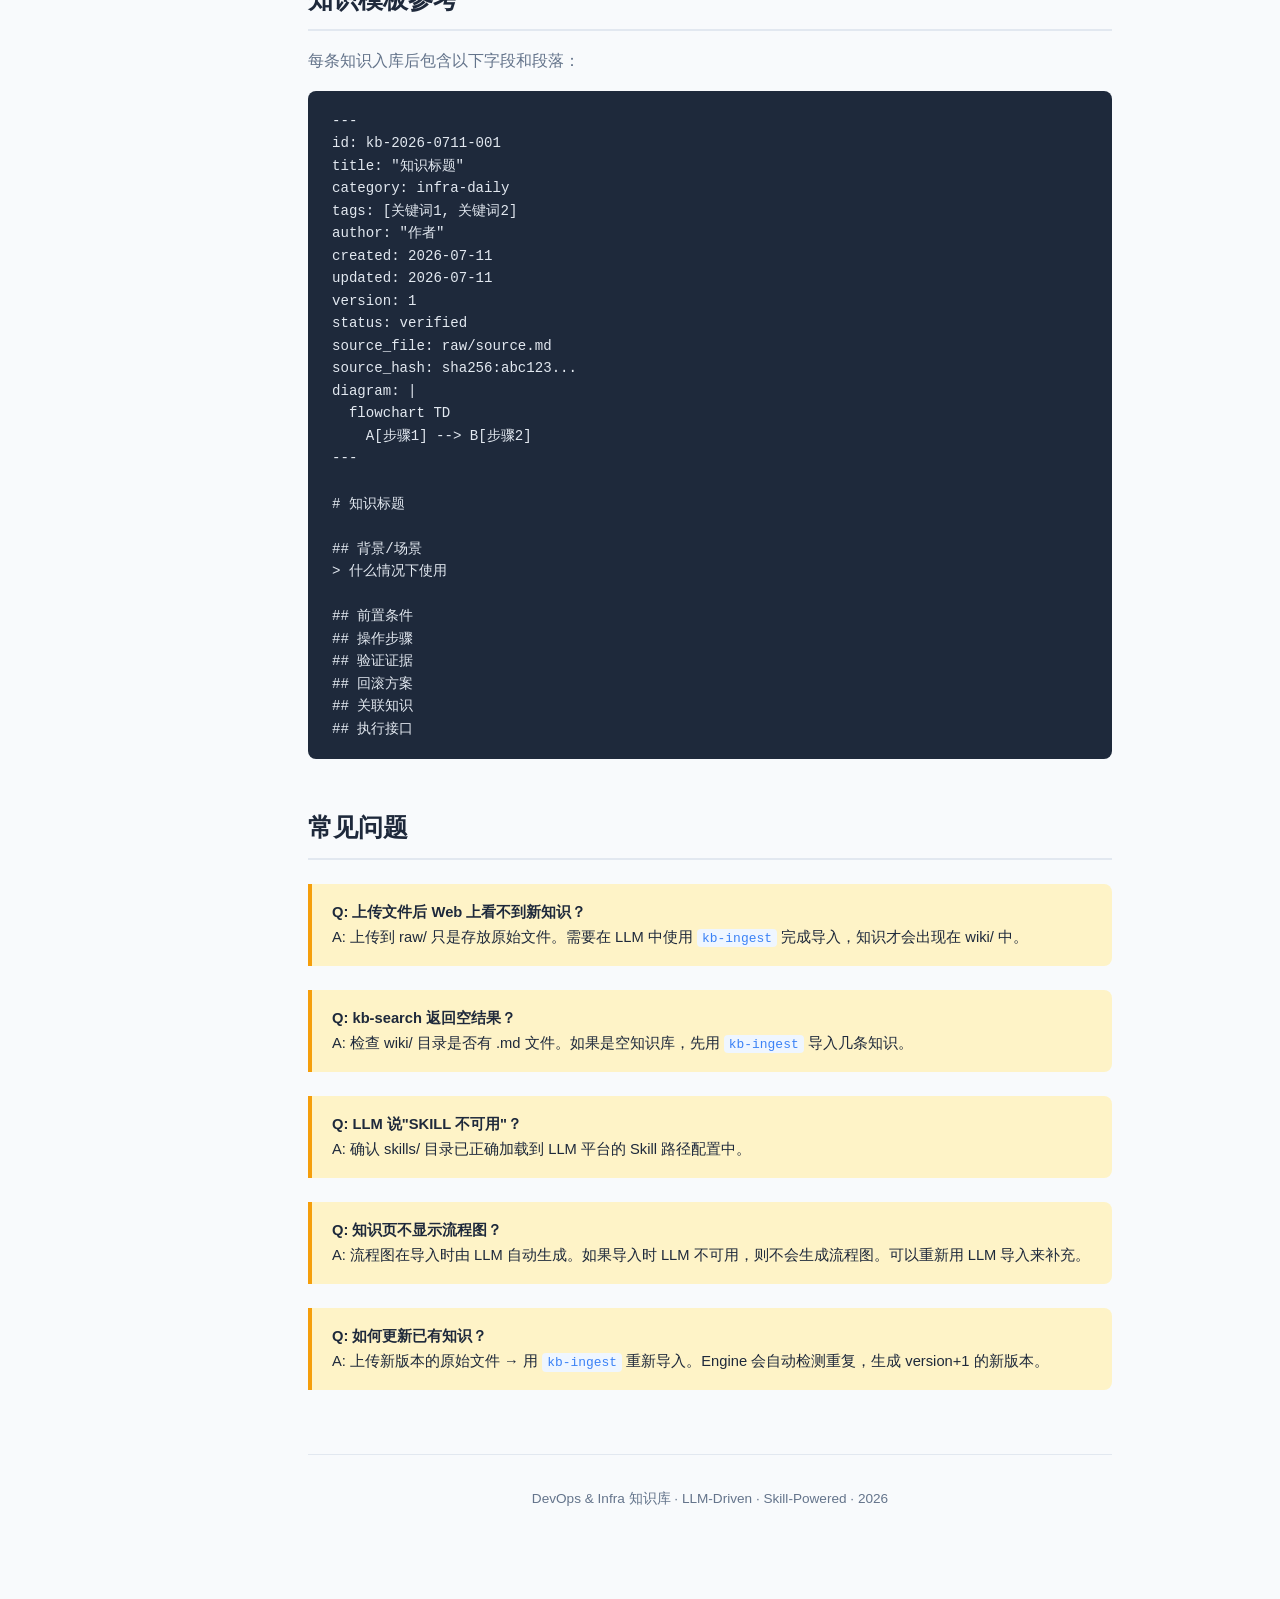
==== commit 2c98ca80: "Add files via upload" ====
--- a/docs/usage-guide-zh.html
+++ b/docs/usage-guide-zh.html
@@ -276,6 +276,10 @@
   <a href="#llm-check">检查状态 (kb-status)</a>
   <a href="#llm-setup">配置 LLM 环境</a>
 
+  <div class="nav-section">搜索</div>
+  <a href="#semantic-search">语义搜索 vs 关键词</a>
+  <a href="#rebuild-index">重建向量索引</a>
+
   <div class="nav-section">附录</div>
   <a href="#categories">知识分类说明</a>
   <a href="#template">知识模板参考</a>
@@ -286,9 +290,9 @@
 
 <!-- ====== HERO ====== -->
 <div class="hero">
-  <div class="badge">v0.1.0 · LLM-Driven</div>
+  <div class="badge">v0.2.0 · 语义搜索 · LLM-Driven</div>
   <h1>DevOps &amp; Infra 知识库</h1>
-  <p>一份知识，两种使用方式 — Web 浏览器阅读，LLM Skill 驱动。覆盖 Infra 日常操作、违规修复、自动化与 Harbor 平台。</p>
+  <p>一份知识，两种使用方式 — Web 浏览器阅读，LLM Skill 驱动。搜索不再靠关键词：搜"网站挂了"直接找到"Nginx 故障恢复流程"。</p>
 </div>
 
 <!-- ====== OVERVIEW ====== -->
@@ -297,6 +301,11 @@
 <p>本知识库基于 <strong>llm-wiki</strong> 框架设计，核心思路是：<strong>LLM 负责写入和维护知识，人类通过 Web 阅读知识，Skill 作为连接 LLM 与知识库的桥梁。</strong></p>
 
 <div class="card-grid">
+  <div class="card">
+    <span class="icon">🔮</span>
+    <h4>语义搜索</h4>
+    <p>搜"网站挂了"直接找到"Nginx 故障恢复流程"——不需要相同关键词，AI 理解你的意思。</p>
+  </div>
   <div class="card">
     <span class="icon">🌐</span>
     <h4>Web 界面</h4>
@@ -562,9 +571,9 @@
 <ol class="step-list">
   <li><strong>提供原始内容</strong> — 粘贴文本或指定 raw/ 目录下的文件路径</li>
   <li><strong>LLM 整理</strong> — 自动提取背景、步骤、验证、回滚，补充缺失信息</li>
-  <li><strong>去重检测</strong> — LLM 语义对比，判断是新知识还是版本更新</li>
-  <li><strong>质量检查</strong> — 三级质检，不通过会告诉你具体缺什么</li>
-  <li><strong>入库完成</strong> — 生成 .md + .html + Skill 文件，更新索引和日志</li>
+  <li><strong>LLM 写入临时文件</strong> — 将整理好的 Frontmatter + Markdown 保存为临时文件</li>
+  <li><strong>调用 CLI 入库</strong> — <code>python kb.py ingest raw/doc.md --content /tmp/llm-output.md</code></li>
+  <li><strong>完整 Pipeline 执行</strong> — 去重 → 质检 → 写入 wiki → 更新索引 → 生成 Skill → <strong>建立向量索引</strong></li>
 </ol>
 
 <!-- ====== LLM: SEARCH ====== -->
@@ -654,6 +663,63 @@
 <h3>在 OpenCode 中加载 Skill</h3>
 <pre># 在 OpenCode 设置中指定 Skill 路径：
 Skills path: E:/Program Files/Claude/knowledge/skills</pre>
+
+<!-- ====== SEMANTIC SEARCH ====== -->
+<h2 id="semantic-search">语义搜索 vs 关键词搜索</h2>
+
+<p>知识库现在使用 <strong>sqlite-vec</strong> 向量数据库，入库时自动为每条知识生成 AI 语义向量。搜索时不再需要匹配相同关键词。</p>
+
+<h3>对比体验</h3>
+
+<table>
+  <thead><tr><th>你搜什么</th><th>关键词搜索（回退）</th><th>语义搜索（默认）</th></tr></thead>
+  <tbody>
+    <tr>
+      <td>"网站挂了怎么办"</td>
+      <td>❌ 找不到 — 知识里没有"挂"字</td>
+      <td>✅ 找到"Nginx 故障恢复流程" (0.47)</td>
+    </tr>
+    <tr>
+      <td>"CI/CD 怎么配"</td>
+      <td>❌ 找不到 — 知识里写的是"Jenkins 部署"</td>
+      <td>✅ 找到"Jenkins 部署流程" (0.76)</td>
+    </tr>
+    <tr>
+      <td>"nginx 502 error"</td>
+      <td>⚠️ 低分 — "502"不在摘要里</td>
+      <td>✅ 跨语言匹配 (0.70)</td>
+    </tr>
+    <tr>
+      <td>"磁盘满了"</td>
+      <td>⚠️ 低分 — 知识写的是"磁盘使用率超过 80%"</td>
+      <td>✅ 找到"磁盘空间清理"</td>
+    </tr>
+  </tbody>
+</table>
+
+<div class="note success">
+  <strong>💡 双模工作：</strong> 优先使用语义搜索。如果向量数据库未初始化，自动回退到关键词匹配。两者体验无缝。
+</div>
+
+<!-- ====== REBUILD INDEX ====== -->
+<h2 id="rebuild-index">重建向量索引</h2>
+
+<p>如果向量数据库丢失或损坏，可以从 <code>wiki/*.md</code> 文件重建：</p>
+
+<pre># 重建全量向量索引
+python kb.py rebuild-index
+
+# 输出示例:
+# 正在重建向量索引...
+# ✓ 索引完成: 42 条知识
+#   infra-daily: 12 条
+#   infra-violation: 8 条
+#   automation: 15 条
+#   harbor: 7 条</pre>
+
+<div class="note warn">
+  <strong>💡 何时使用：</strong> 首次部署后、向量数据库文件丢失、或升级 embedding 模型后需要重新索引所有知识。
+</div>
 
 <!-- ====== CATEGORIES ====== -->
 <h2 id="categories">知识分类说明</h2>
